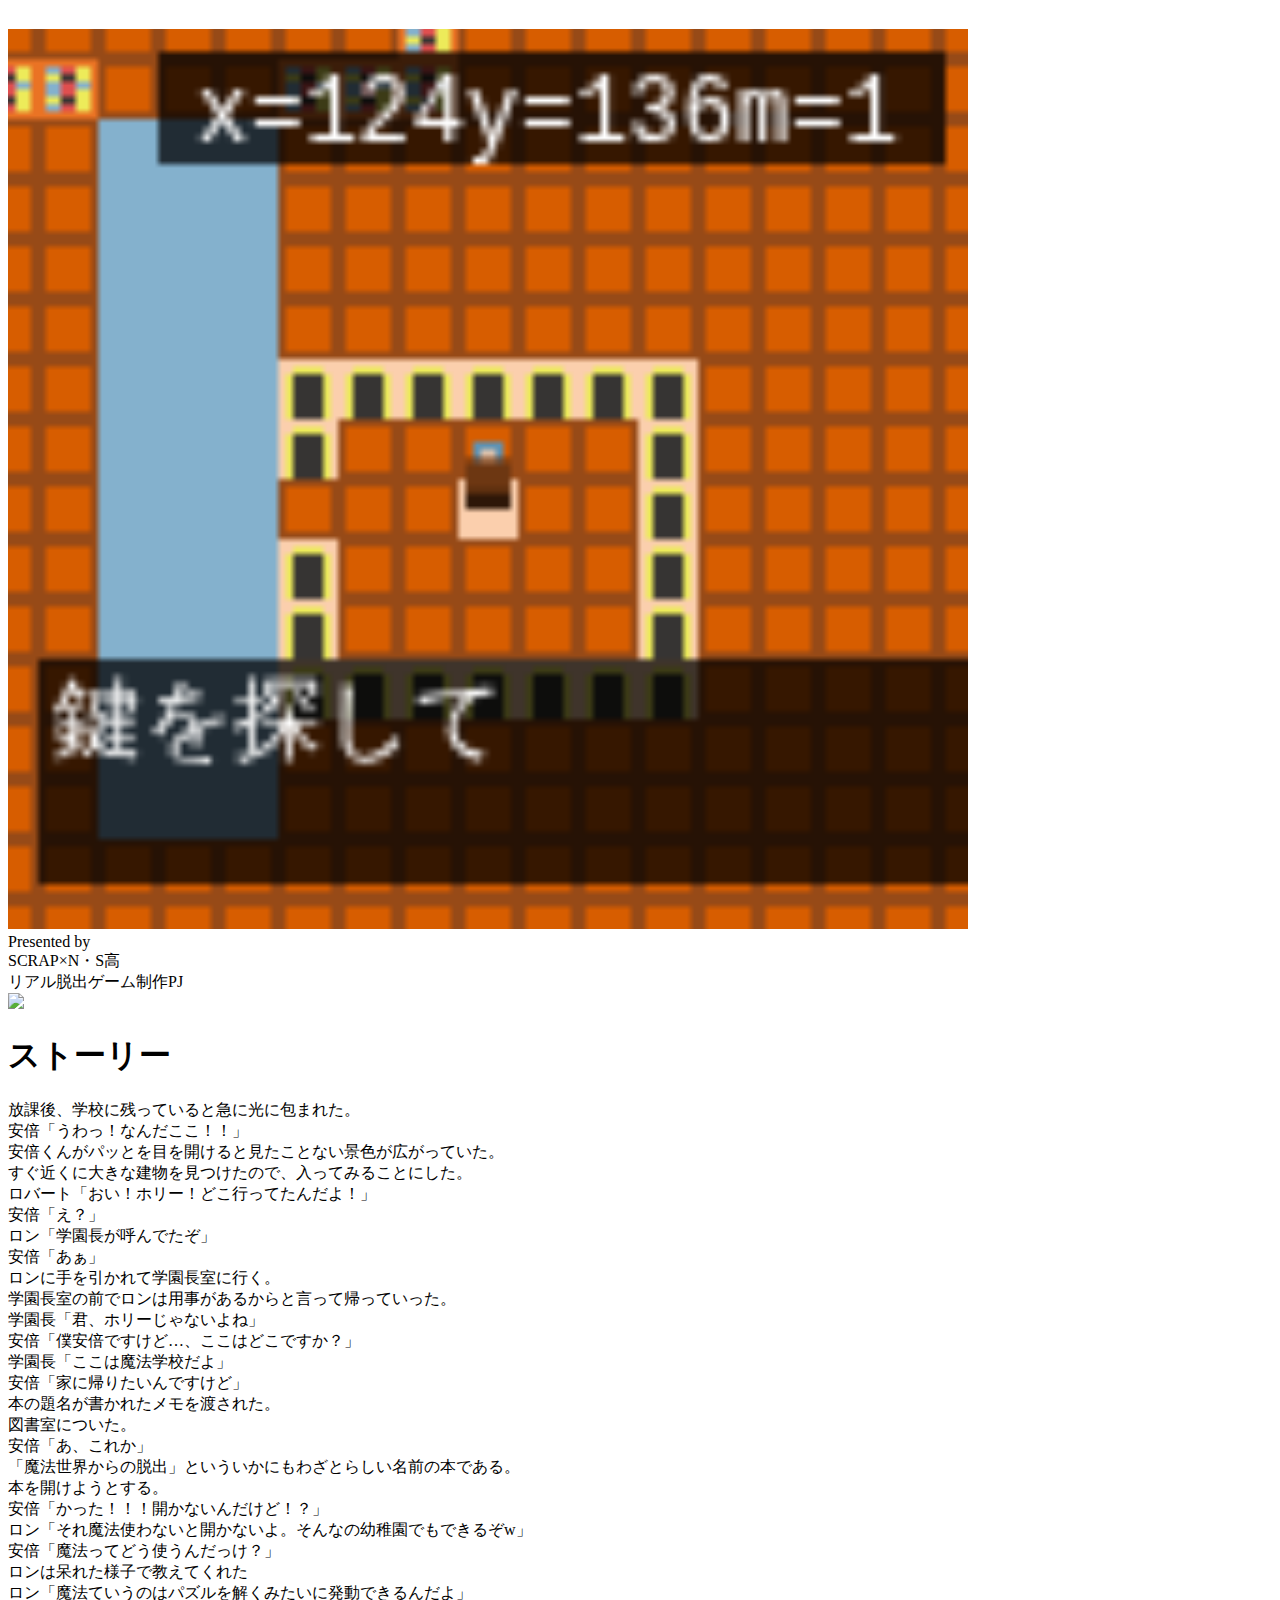
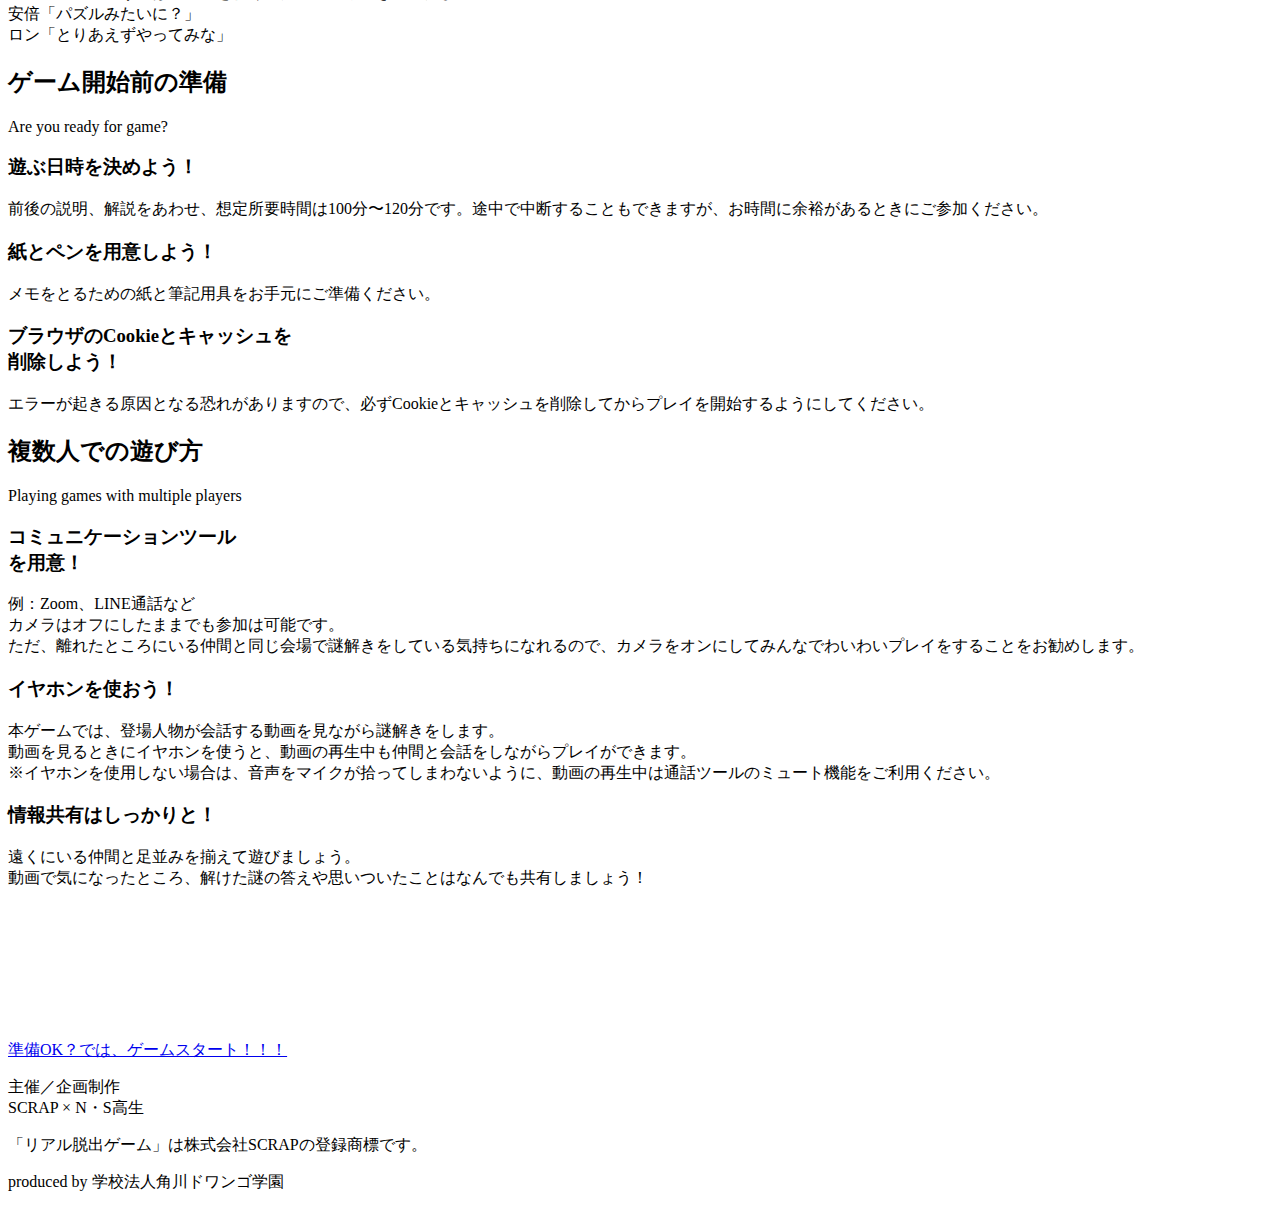
==== index.html @ 6dea360c "Update index.html" ====
<!DOCTYPE html>
<html lang="ja">
<head>
    <meta charset="UTF-8">
    <meta http-equiv="X-UA-Compatible" content="IE=edge">
    <meta name="viewport" content="width=device-width, initial-scale=1.0">
    <script src=""></script>
    <title>脱出ゲーム</title>
    <link rel="stylesheet" href="assets/css/normalize.css">
  　　　　<link rel="stylesheet" href="assets/css/style.css">
    <script src="js/rpg.js"></script>
</head>
<body>
    <canvas id="main"></canvas>
    
    <main class="main index-page">
    <!-- タイトルエリア　ここから -->
    <div class="top-image">
      <div class="sub-title"><span class="sub-title__bg">Presented by</span><br><span class="sub-title__bg">SCRAP×N・S高</span><br><span class="sub-title__bg">リアル脱出ゲーム制作PJ</span></div>
      <div class="main-title__wrapper">
       <div>
        <section>
            <div id="titleimg"></div>
        </section>

        <section id="titlea">
            <img src="img/titlemo.png" id="titlep">
        </section>

        <section>
            <div id="blackbox"></div>
        </section>
    </div>

    <section class="sticky">
        <div id="textbox">
            <h1 id="subtitle">ストーリー</h1>
            <p class="story">放課後、学校に残っていると急に光に包まれた。<br>
                              安倍「うわっ！なんだここ！！」<br>
                              安倍くんがパッとを目を開けると見たことない景色が広がっていた。<br>
                              すぐ近くに大きな建物を見つけたので、入ってみることにした。<br>
                              ロバート「おい！ホリー！どこ行ってたんだよ！」<br>
                              安倍「え？」<br>
                              ロン「学園長が呼んでたぞ」<br>
                              安倍「あぁ」<br>
                              ロンに手を引かれて学園長室に行く。<br>
                              学園長室の前でロンは用事があるからと言って帰っていった。<br>
                              学園長「君、ホリーじゃないよね」<br>
                              安倍「僕安倍ですけど…、ここはどこですか？」<br>
                              学園長「ここは魔法学校だよ」<br>
                              安倍「家に帰りたいんですけど」<br>
                              本の題名が書かれたメモを渡された。<br>
                              図書室についた。<br>
                              安倍「あ、これか」<br>
                              「魔法世界からの脱出」といういかにもわざとらしい名前の本である。<br>
                              本を開けようとする。<br>
                              安倍「かった！！！開かないんだけど！？」<br>
                              ロン「それ魔法使わないと開かないよ。そんなの幼稚園でもできるぞw」<br>
                              安倍「魔法ってどう使うんだっけ？」<br>
                              ロンは呆れた様子で教えてくれた<br>
                              ロン「魔法ていうのはパズルを解くみたいに発動できるんだよ」<br>
                              安倍「パズルみたいに？」<br>
                              ロン「とりあえずやってみな」</p>
        </div>
    </section>
    
    <script src="js/main.js"></script>
    </section> 
    <section class="section bg-color--gray">
      <div class="container">
        <h2 class="section-title">ゲーム開始前の準備</h2>
        <p class="font-eng text-center">Are you ready for game?</p>
        <div class="row">
          <div class="col-3">
            <div class="card">
              <h3 class="card__title">遊ぶ日時を決めよう！</h3>
              <p class="card__content">前後の説明、解説をあわせ、想定所要時間は100分〜120分です。途中で中断することもできますが、お時間に余裕があるときにご参加ください。</p>
            </div>
          </div>
          <div class="col-3">
            <div class="card">
              <h3 class="card__title">紙とペンを用意しよう！</h3>
              <p class="card__content">メモをとるための紙と筆記用具をお手元にご準備ください。</p>
            </div>
          </div>
          <div class="col-3">
            <div class="card">
              <h3 class="card__title">ブラウザのCookieとキャッシュを<br>削除しよう！</h3>
              <p class="card__content">エラーが起きる原因となる恐れがありますので、必ずCookieとキャッシュを削除してからプレイを開始するようにしてください。</p>
            </div>
          </div>
        </div>
      </div>
    </section>
    <section class="section bg-color--keycolor">
      <div class="container">
        <h2 class="section-title">複数人での遊び方</h2>
        <p class="font-eng text-center">Playing games with multiple players</p>
        <div class="row">
          <div class="col-3">
            <div class="card">
              <h3 class="card__title">コミュニケーションツール<br>を用意！</h3>
              <p class="card__content">例：Zoom、LINE通話など<br>
                カメラはオフにしたままでも参加は可能です。<br>
                ただ、離れたところにいる仲間と同じ会場で謎解きをしている気持ちになれるので、カメラをオンにしてみんなでわいわいプレイをすることをお勧めします。</p>
            </div>
          </div>
          <div class="col-3">
            <div class="card">
              <h3 class="card__title">イヤホンを使おう！</h3>
              <p class="card__content">本ゲームでは、登場人物が会話する動画を見ながら謎解きをします。<br>
                動画を見るときにイヤホンを使うと、動画の再生中も仲間と会話をしながらプレイができます。<br>
                ※イヤホンを使用しない場合は、音声をマイクが拾ってしまわないように、動画の再生中は通話ツールのミュート機能をご利用ください。</p>
            </div>
          </div>
          <div class="col-3">
            <div class="card">
              <h3 class="card__title">情報共有はしっかりと！</h3>
              <p class="card__content">遠くにいる仲間と足並みを揃えて遊びましょう。<br>
                動画で気になったところ、解けた謎の答えや思いついたことはなんでも共有しましょう！</p>
            </div>
          </div>
        </div>
      </div>
    </section>
    <section class="section">
      <div class="container">
        <a class="btn" href="main.html">準備OK？では、ゲームスタート！！！<svg class="btn__arrow"><use xlink:href="#arrow"></use></svg></a>
      </div>
    </section>
  </main>
    
    <footer class="footer section bg-color--gray">
        <div class="container">
        <p class="text-center">主催／企画制作<br>
            SCRAP × N・S高生</p>
        <p class="text-center">「リアル脱出ゲーム」は株式会社SCRAPの登録商標です。</p>
        <p class="text-center">produced by 学校法人角川ドワンゴ学園</p>
        </div>
    </footer>
</body>
</html>
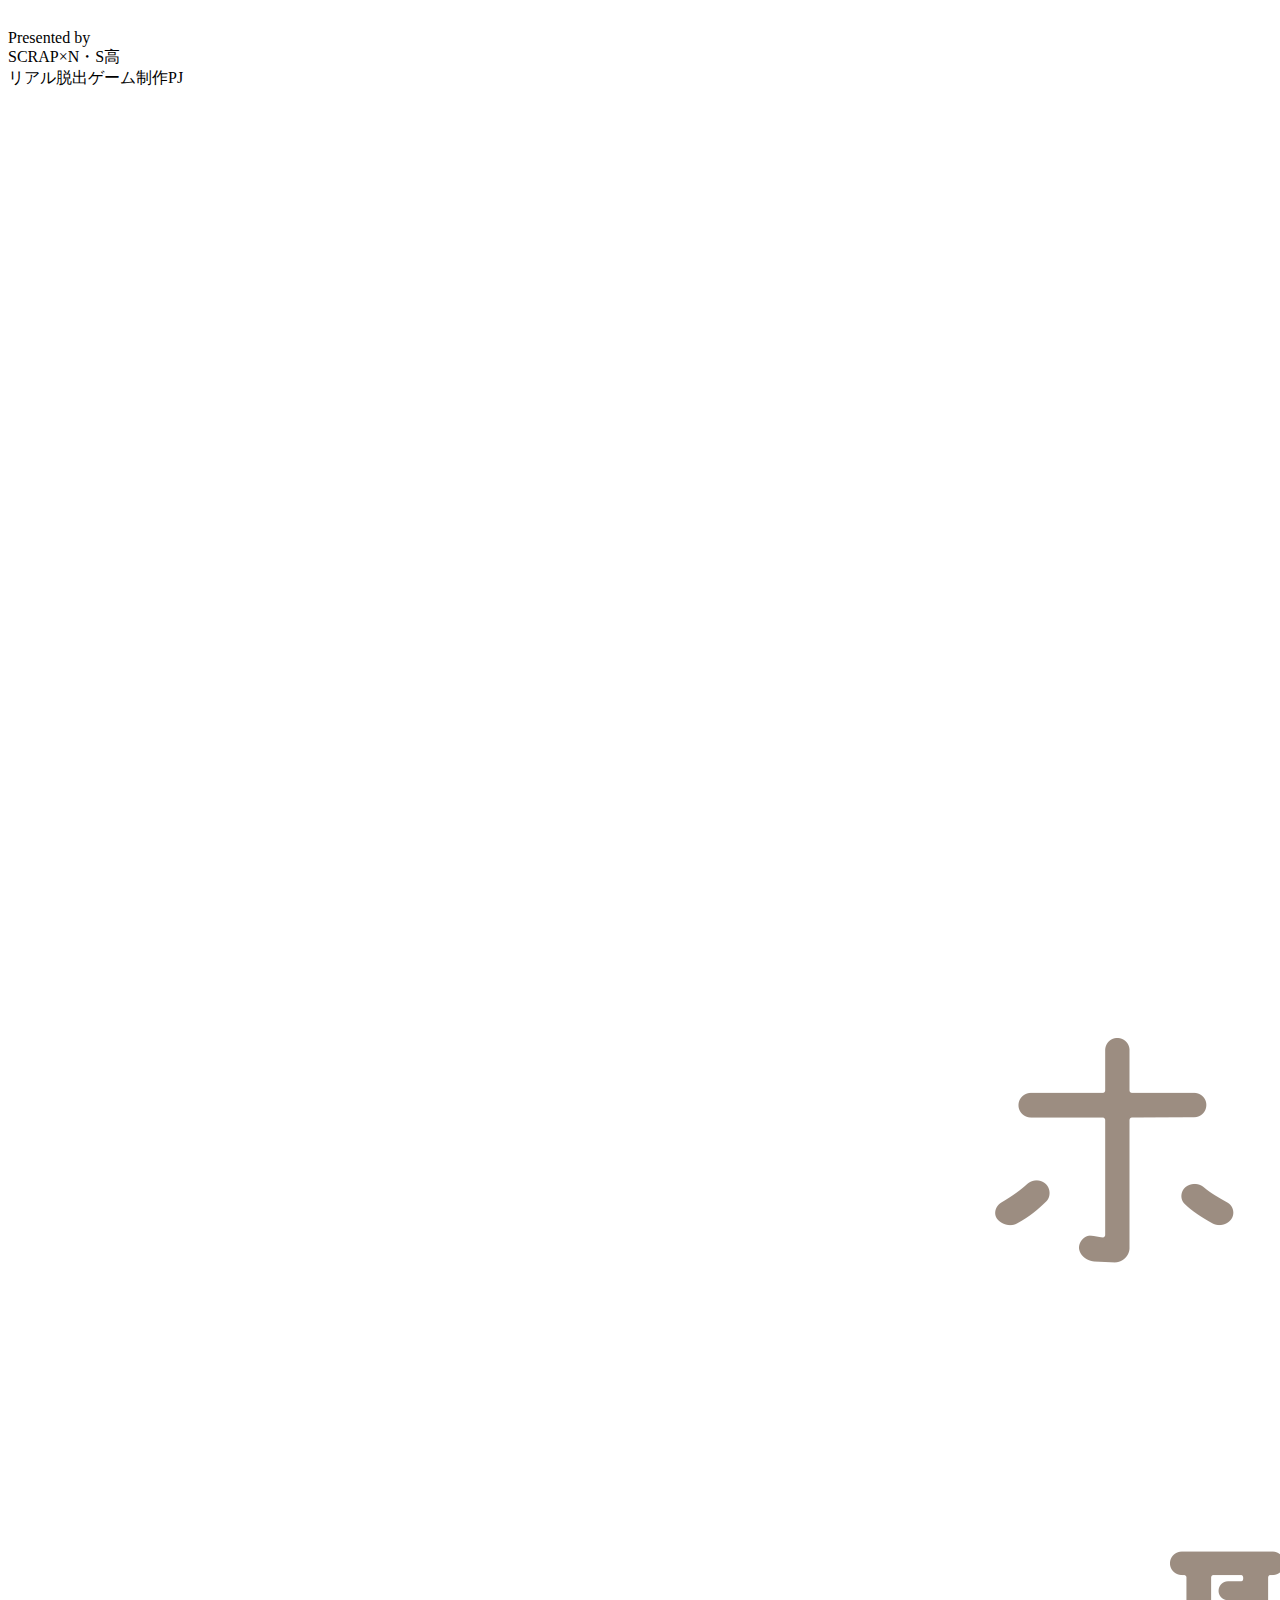
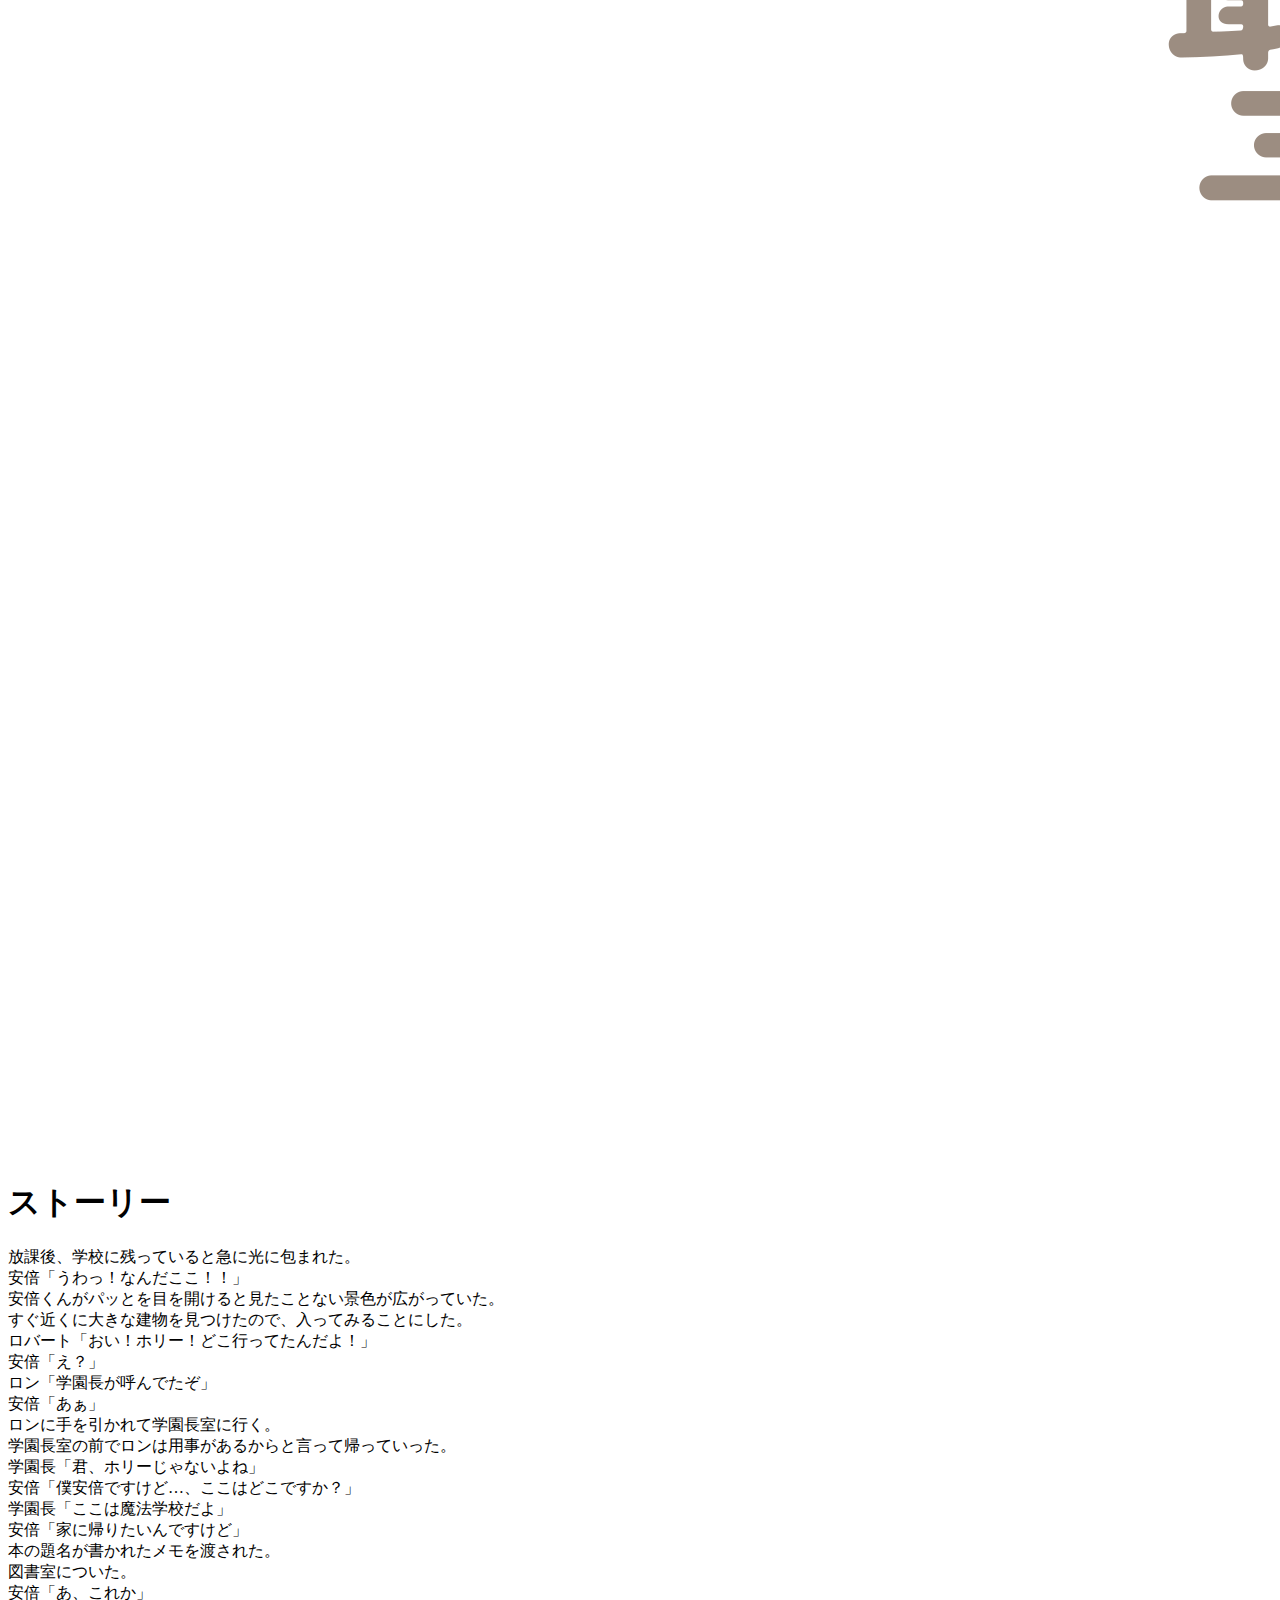
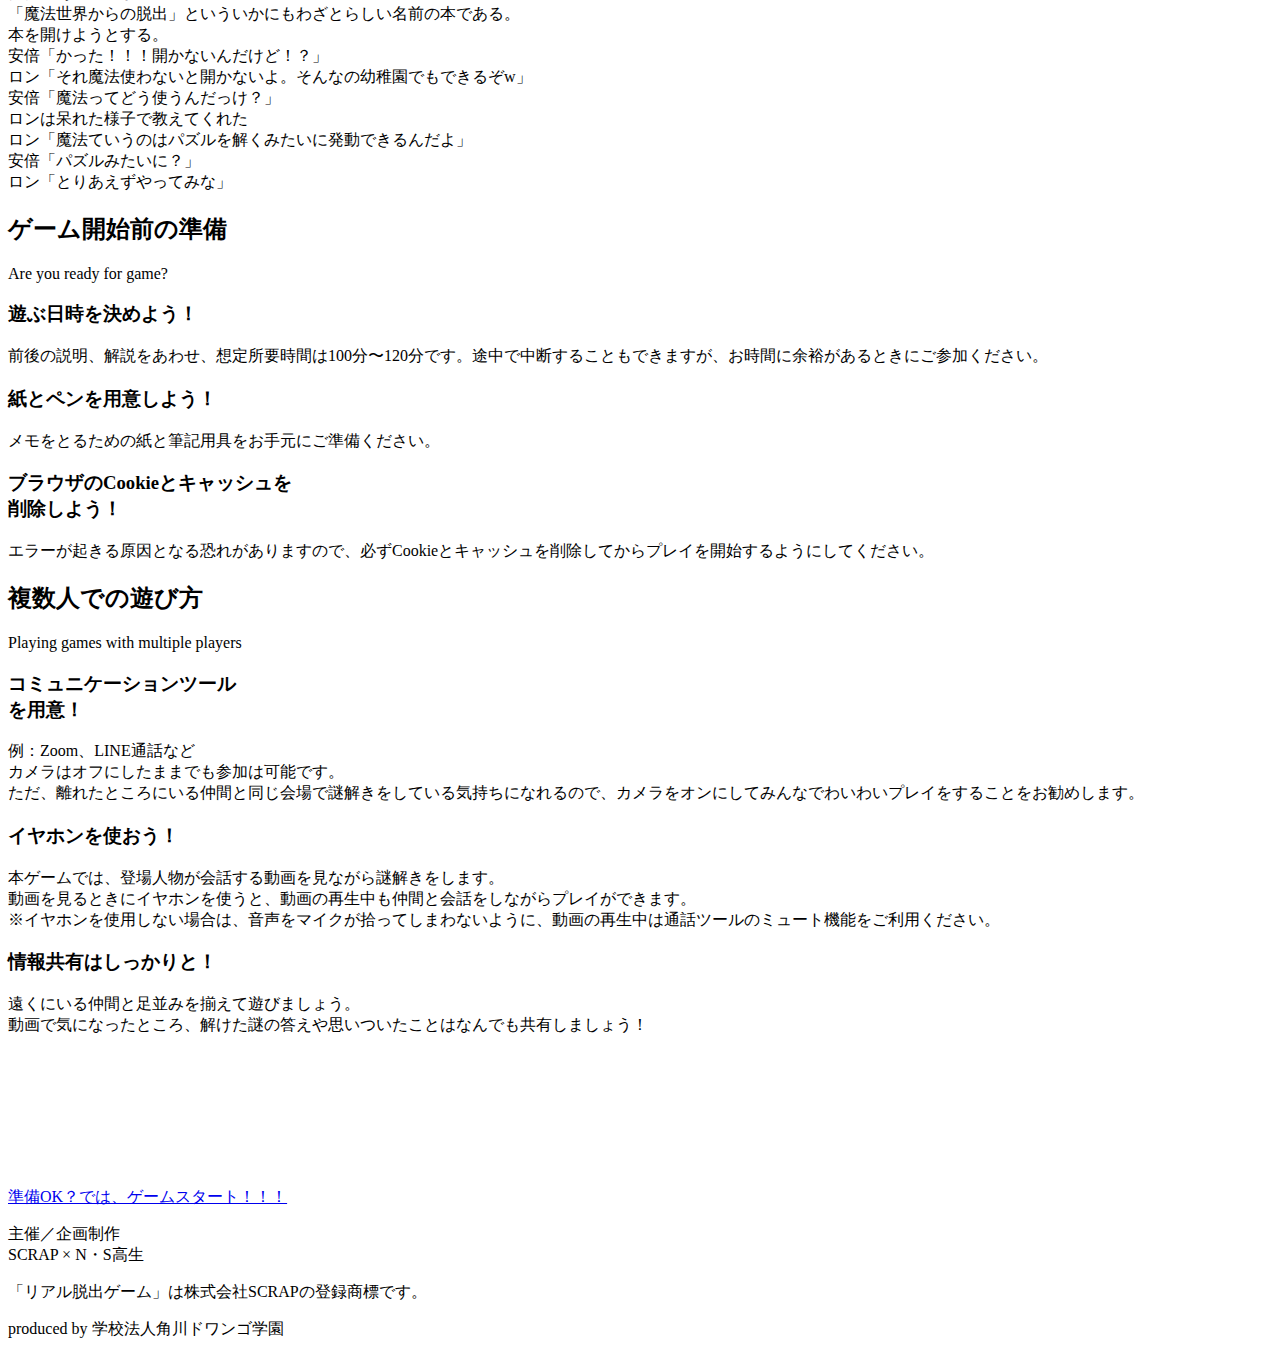
==== commit 77bc03a0: "Update index.html" ====
--- a/index.html
+++ b/index.html
@@ -8,17 +8,13 @@
     <title>脱出ゲーム</title>
     <link rel="stylesheet" href="assets/css/normalize.css">
   　　　　<link rel="stylesheet" href="assets/css/style.css">
-    <script src="js/rpg.js"></script>
 </head>
 <body>
-    <canvas id="main"></canvas>
-    
     <main class="main index-page">
     <!-- タイトルエリア　ここから -->
-    <div class="top-image">
+    
       <div class="sub-title"><span class="sub-title__bg">Presented by</span><br><span class="sub-title__bg">SCRAP×N・S高</span><br><span class="sub-title__bg">リアル脱出ゲーム制作PJ</span></div>
-      <div class="main-title__wrapper">
-       <div>
+     <div>
         <section>
             <div id="titleimg"></div>
         </section>
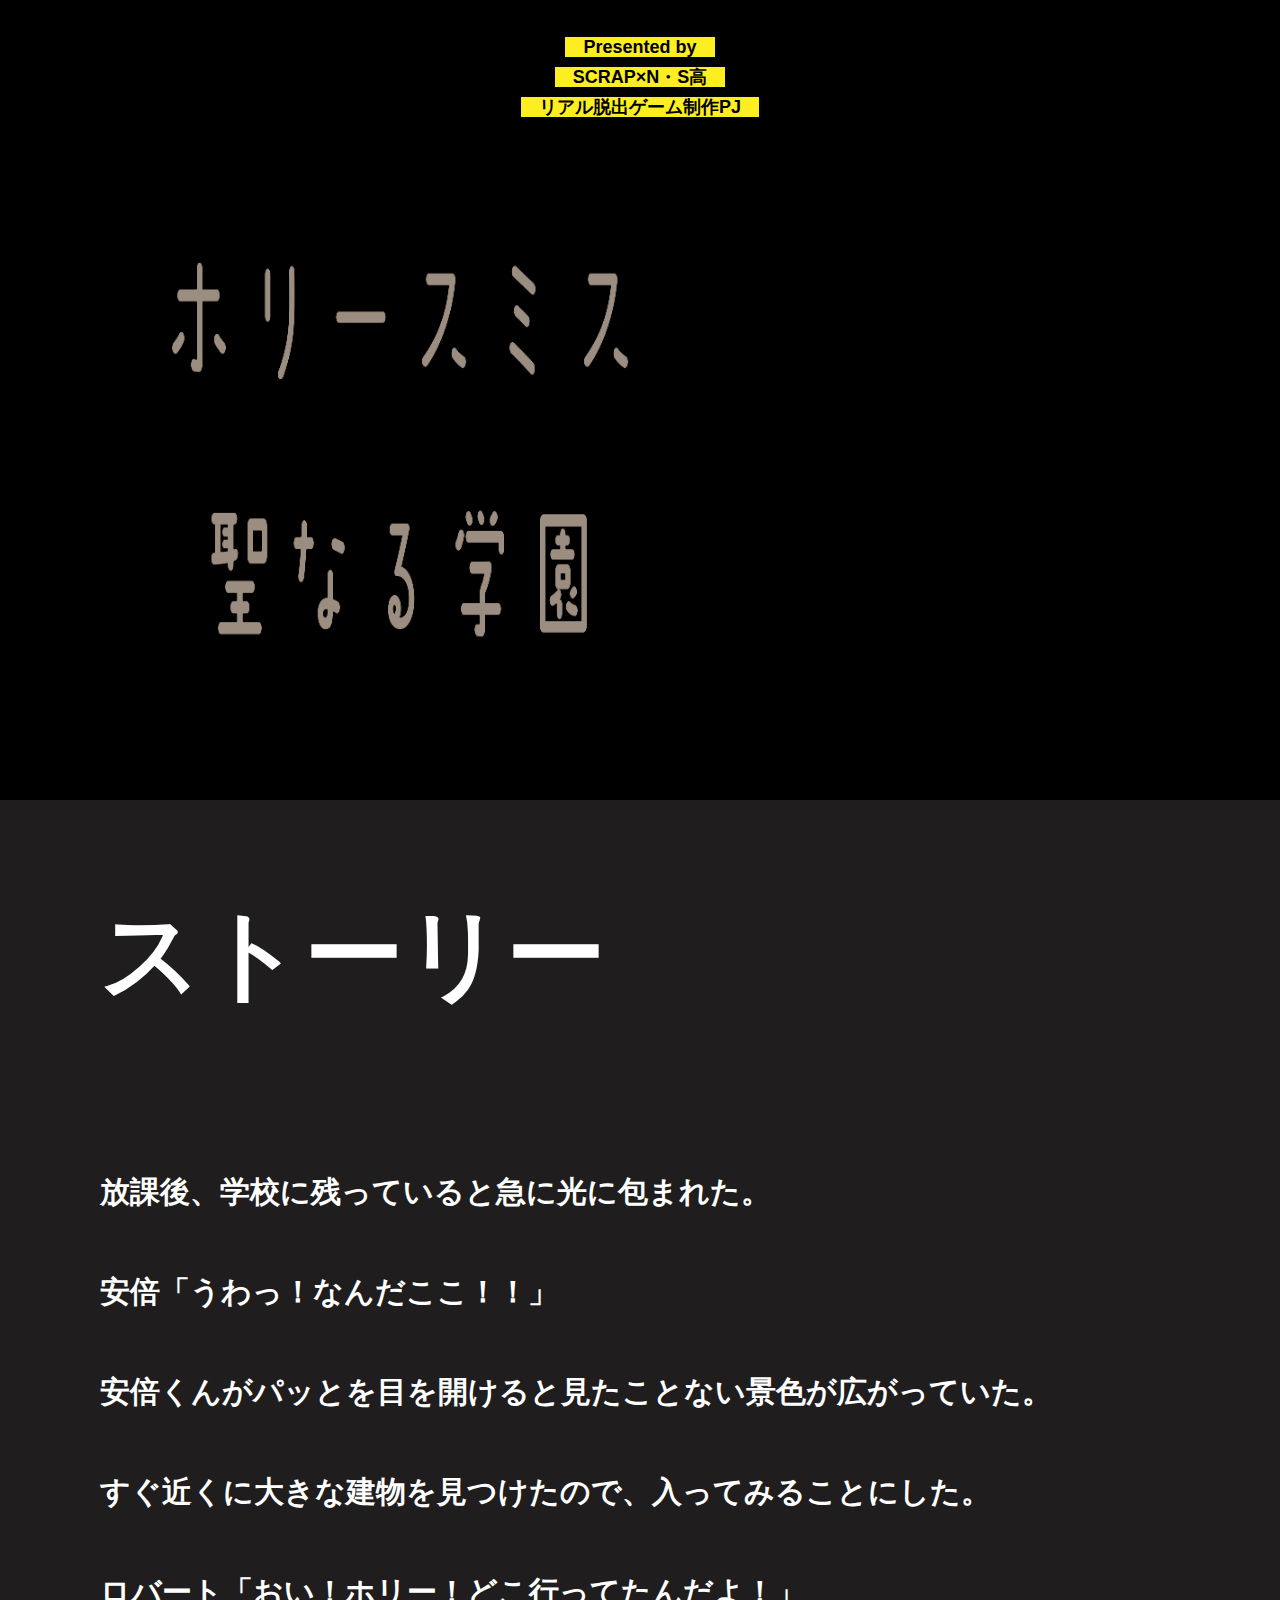
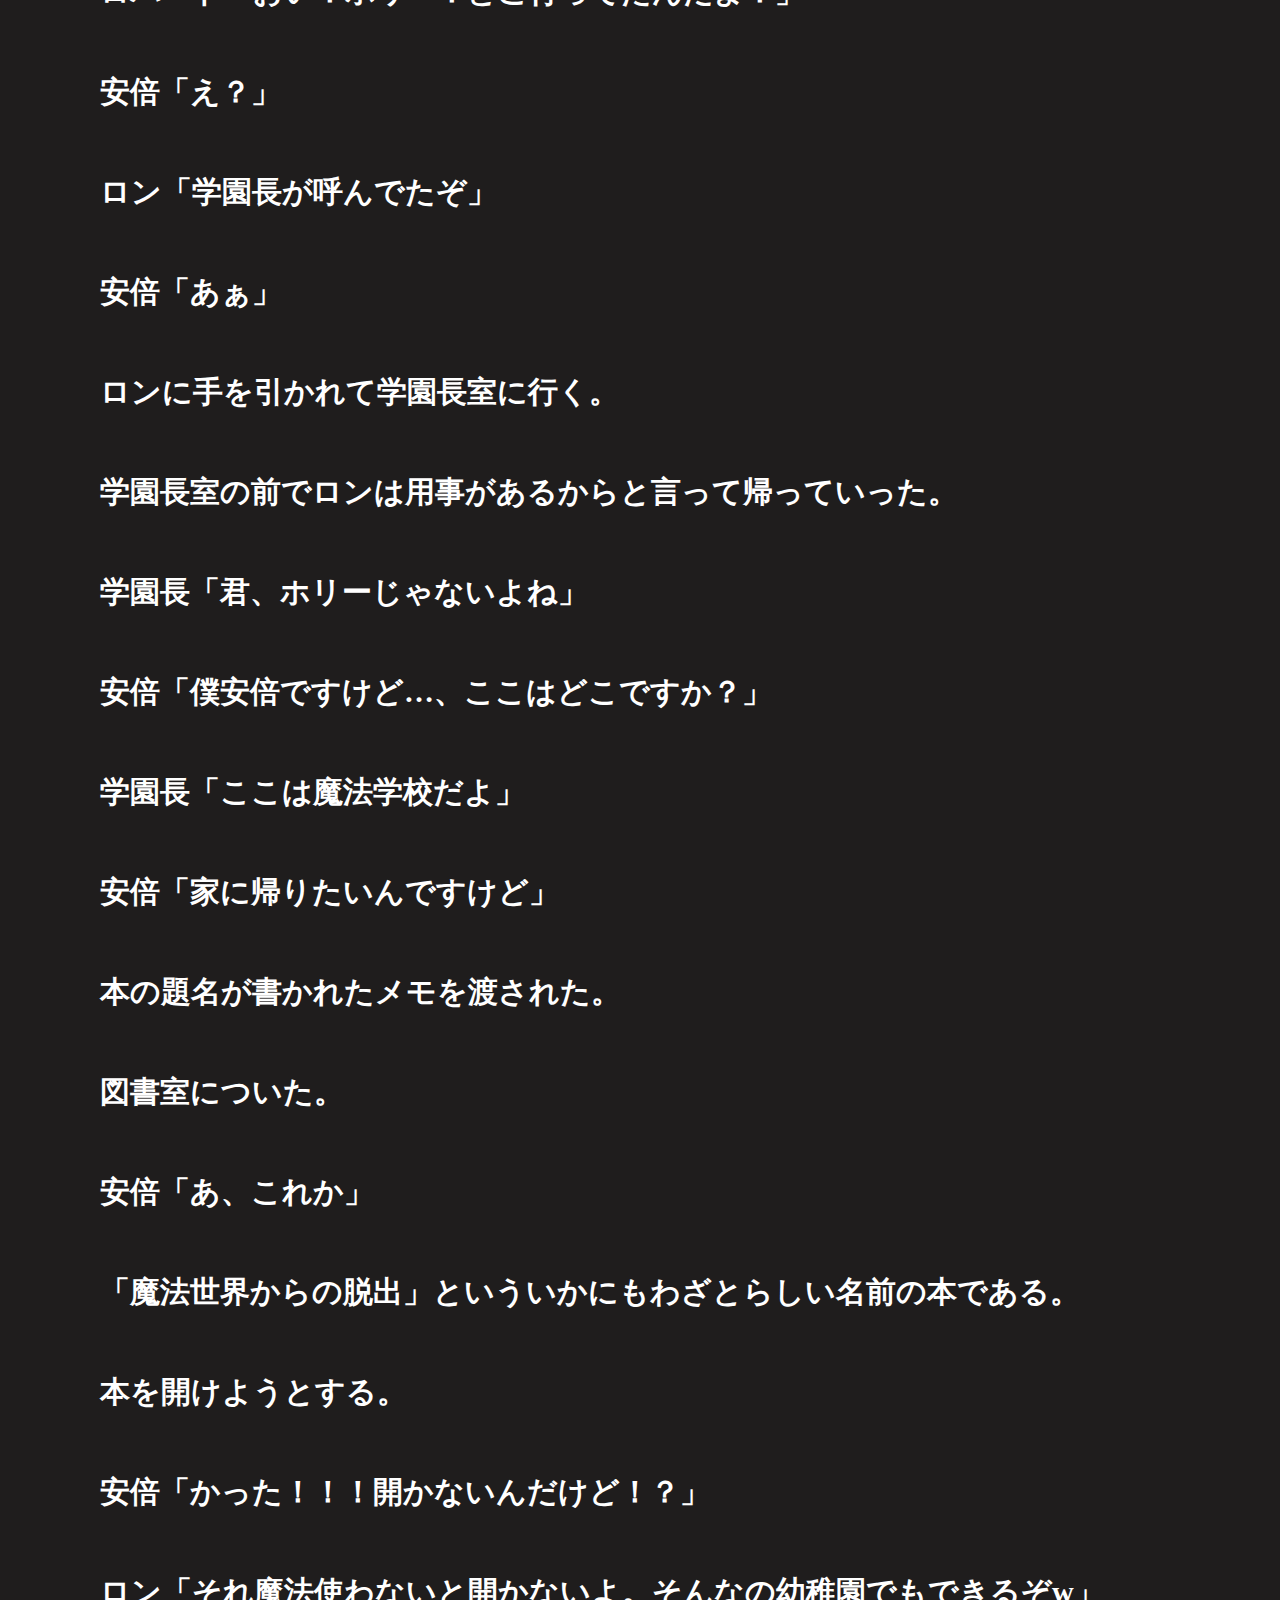
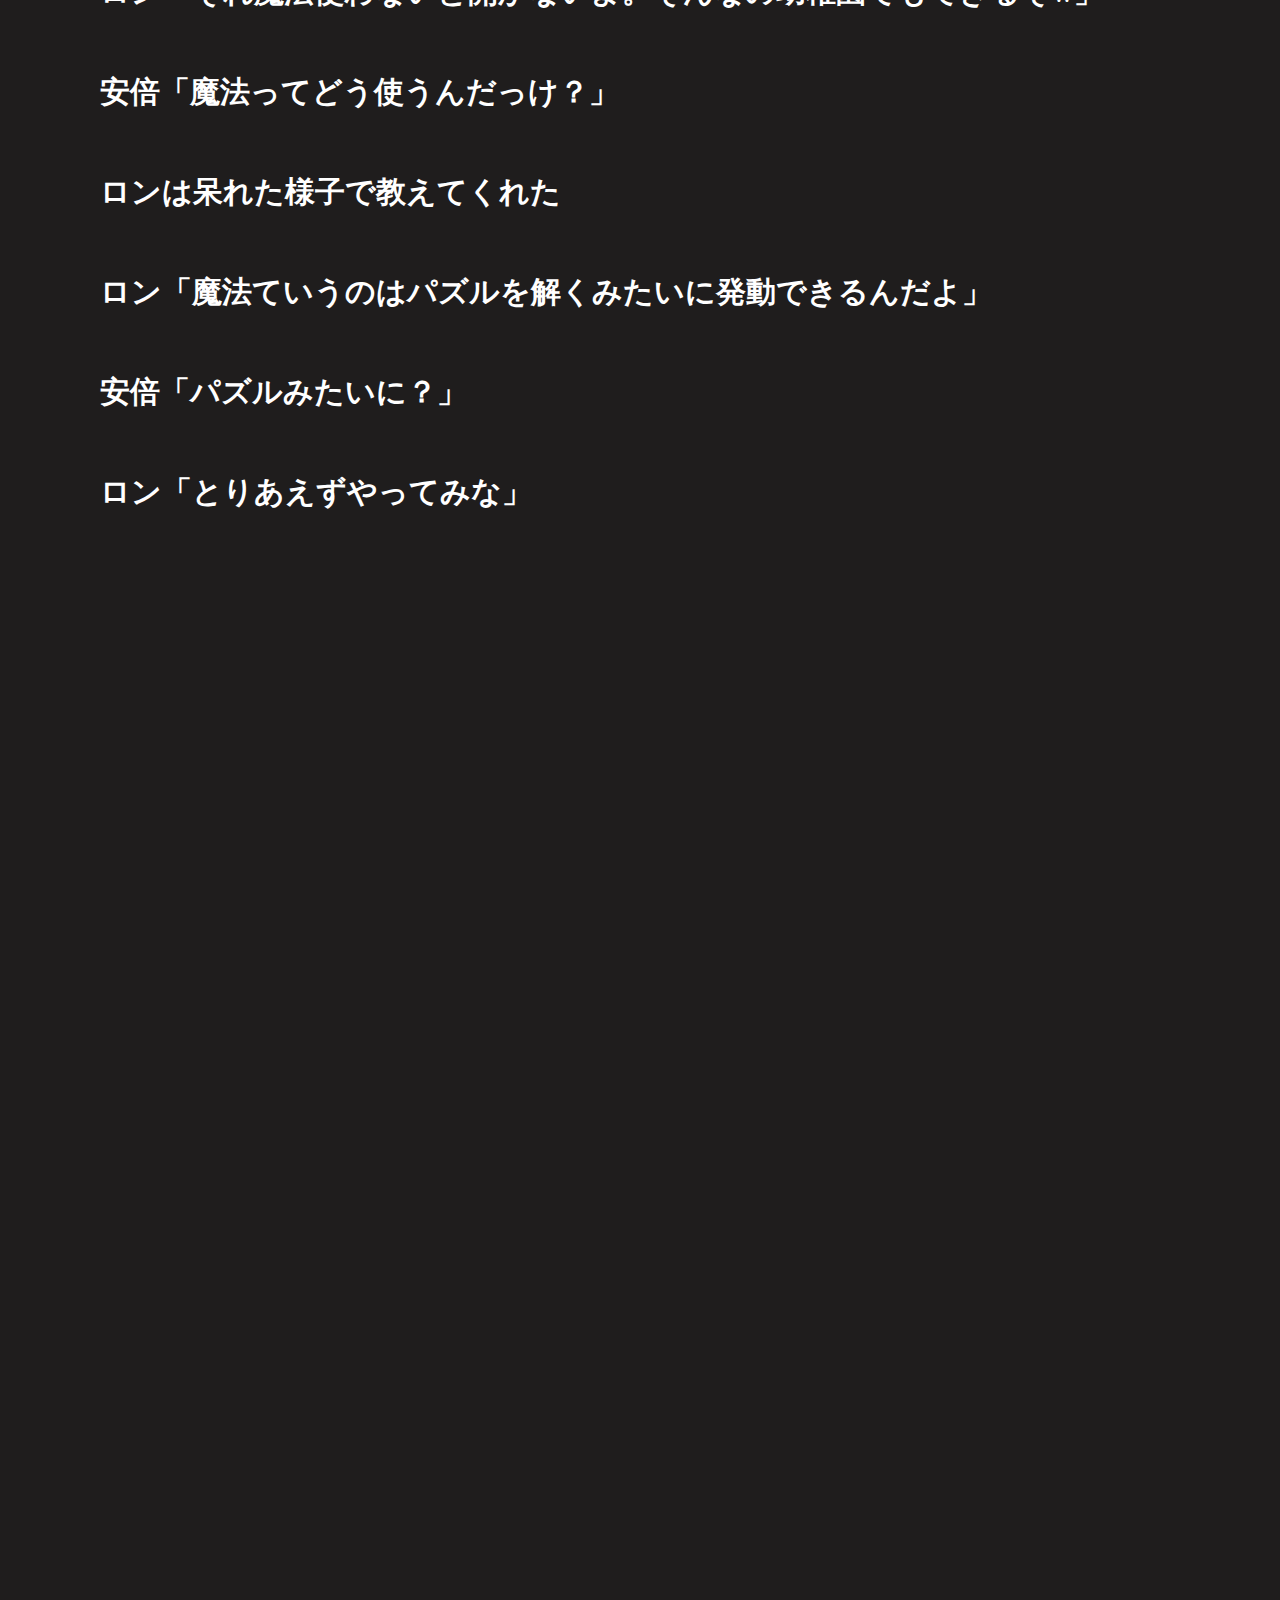
==== commit fafcc4e8: "Update index.html" ====
--- a/index.html
+++ b/index.html
@@ -61,7 +61,7 @@
     </section>
     
     <script src="js/main.js"></script>
-    </section> 
+
     <section class="section bg-color--gray">
       <div class="container">
         <h2 class="section-title">ゲーム開始前の準備</h2>
--- a/assets/css/style.css
+++ b/assets/css/style.css
@@ -0,0 +1,640 @@
+@charset "UTF-8";
+/****************************
+ * 共通CSSのテンプレートです。
+*****************************/
+html {
+  font-size: 18px;
+}
+
+body {
+  overflow-x: hidden;
+  font-family: "游ゴシック体", "Yu Gothic", YuGothic, "ヒラギノ角ゴ Pro", "Hiragino Kaku Gothic Pro", "メイリオ", "Meiryo", sans-serif;
+  font-size: 18px;
+  background-color: black;
+  line-height: 1.77778;
+  font-weight: bold;
+  text-decoration: none;
+  border: none;
+  list-style: none;
+  color: #000;
+  margin: 0;
+}
+
+.sticky {
+    width: 100%;
+    height: 100vh;
+    display: flex;
+    align-items: center;
+    justify-content: center;
+}
+
+#titlea {
+    position: absolute;
+    top: -200px;
+    left: -50px;
+}
+
+#titlep {
+    width: 900px;
+    height: 1300px;
+}
+
+#titleimg {
+    position: fixed;
+    top: 0;
+    left: 0;
+    width: 100vw;
+    height: 100vh;
+    background-image: url('beta_kyoto_kyotoburendo/img/titleimg.png');
+    background-position: center;
+    background-size: cover;
+    background-repeat: no-repeat;
+}
+
+#blackbox {
+    position: fixed;
+    top: 0;
+    left: 0;
+    width: 100vw;
+    height: 100vh;
+    opacity: 0;
+    background-color: black;
+}
+
+#textbox {
+    position: absolute;
+    top: 800px;
+    width: 100vw;
+    height: 4000px;
+    background-color: #1F1D1D;
+    z-index: 300;
+}
+
+#subtitle {
+    margin-left: 100px;
+    position: relative;
+    color: white;
+    font-size: 100px;
+    z-index: 400px;
+    font-family: 凸版文久明朝;
+}
+
+.story {
+    position: absolute;
+    left: 100px;
+    color: white;
+    font-size: 30px;
+    z-index: 400px;
+    font-family: 游教科書体 横用;
+    line-height: 100px;
+}
+
+img {
+  width: 100%;
+}
+
+figure {
+  margin: 0;
+}
+
+figcaption {
+  margin-top: 30px;
+  font-size: 14px;
+}
+
+@media screen and (max-width: 767px) {
+  figcaption {
+    font-size: 13px;
+  }
+}
+
+input[type=text] {
+  font-size: 18px;
+  border: none;
+  padding: 25px 35px;
+}
+
+::-webkit-input-placeholder {
+  color: #999;
+}
+
+:-ms-input-placeholder {
+  color: #999;
+}
+
+::-ms-input-placeholder {
+  color: #999;
+}
+
+::placeholder {
+  color: #999;
+}
+
+button {
+  cursor: pointer;
+  display: block;
+  border: none;
+  margin: 0 auto;
+  background-color: #006837;
+  color: #fff;
+  width: 287px;
+  height: 55px;
+}
+
+/*******************
+* Layout
+*******************/
+.section {
+  padding-top: 30px;
+  padding-bottom: 30px;
+}
+
+.section--clear {
+  /* ステージクリア画面 */
+  position: fixed;
+  display: none;
+  /* 読み込み時に一瞬表示されるのを防ぐ */
+  -webkit-box-pack: center;
+      -ms-flex-pack: center;
+          justify-content: center;
+  -webkit-box-align: center;
+      -ms-flex-align: center;
+          align-items: center;
+  top: 0;
+  bottom: 0;
+  left: 0;
+  right: 0;
+  z-index: 200;
+}
+
+.section--clear.isClear {
+  display: -webkit-box;
+  display: -ms-flexbox;
+  display: flex;
+}
+
+.container {
+  width: 1100px;
+  padding-left: 20px;
+  padding-right: 20px;
+  margin: 0 auto;
+}
+
+@media screen and (max-width: 1100px) {
+  .container {
+    width: calc(100% - 40px);
+  }
+}
+
+.row {
+  display: -webkit-box;
+  display: -ms-flexbox;
+  display: flex;
+  -ms-flex-line-pack: stretch;
+      align-content: stretch;
+  -ms-flex-wrap: wrap;
+      flex-wrap: wrap;
+  margin: -10px;
+}
+
+.stage .row {
+  margin: -10px -20px;
+}
+
+.col-3 {
+  width: calc((100% / 3) - 20px);
+  margin: 10px;
+}
+
+.col-2 {
+  width: calc(50% - 20px);
+  margin: 10px;
+}
+
+.stage .col-2 {
+  width: calc(50% - 40px);
+  margin: 10px 20px;
+}
+
+.card {
+  background-color: #fff;
+  margin-bottom: 20px;
+  height: 100%;
+}
+
+.card__title {
+  font-size: 18px;
+  text-align: center;
+  margin: 0;
+  padding: 20px 30px;
+  position: relative;
+  cursor: pointer;
+}
+
+.card__content {
+  -webkit-transition: all 0.3s;
+  transition: all 0.3s;
+  font-size: 16px;
+  padding: 20px 30px;
+  margin: 0;
+  position: relative;
+}
+
+.card__content::before {
+  display: block;
+  content: '';
+  width: calc(100% - 60px);
+  height: 7px;
+  background-color: #fcee21;
+  position: absolute;
+  top: -10px;
+  left: 30px;
+}
+
+.hint-page .card {
+  height: auto;
+}
+
+.hint-page .card__content {
+  display: none;
+  text-align: center;
+}
+
+.hint-page .card__arrow {
+  position: absolute;
+  top: calc(50% - 12px);
+  right: 45px;
+  -webkit-transform: rotate(90deg);
+          transform: rotate(90deg);
+  -webkit-transition: all 0.3s;
+  transition: all 0.3s;
+  fill: #009245;
+  width: 12px;
+  height: 24px;
+}
+
+.hint-page .card.is-open .card__content {
+  display: block;
+}
+
+.hint-page .card.is-open .card__arrow {
+  -webkit-transform: rotate(-90deg);
+          transform: rotate(-90deg);
+}
+
+.box {
+  padding: 35px 30px;
+}
+
+.youtube {
+  position: relative;
+  width: 100%;
+  padding-top: 56.25%;
+}
+
+.youtube iframe {
+  position: absolute;
+  top: 0;
+  left: 0;
+  width: 100%;
+  height: 100%;
+}
+
+.youtube__container {
+  max-width: 800px;
+  margin: 0 auto;
+}
+
+/*********************
+* Color
+*********************/
+.bg-color--keycolor {
+  background-color: #39b54a;
+}
+
+.bg-color--subcolor {
+  background-color: #d9e021;
+}
+
+.bg-color--gray {
+  background-color: #e6e6e6;
+}
+
+/*********************
+* title
+**********************/
+.main-title {
+  text-align: center;
+  font-size: 122px;
+  line-height: 1.09016;
+  font-weight: bold;
+  color: #39b54a;
+  margin: 0;
+}
+
+.main-title__wrapper {
+  position: relative;
+}
+
+.main-title--kana {
+  font-size: 108px;
+}
+
+.main-title--shadow {
+  position: absolute;
+  top: 0;
+  left: 0;
+  width: 100%;
+  color: transparent;
+  background-image: url("../images/title_bg.png");
+  -webkit-transform: translate(-3.5px, -3.5px);
+          transform: translate(-3.5px, -3.5px);
+  -webkit-background-clip: text;
+  -webkit-text-stroke-color: #d9e021;
+  -webkit-text-stroke-width: 0.75px;
+}
+
+.sub-title {
+  text-align: center;
+  font-size: 18px;
+  line-height: 1.66667;
+}
+
+.sub-title__bg {
+  background-color: #fcee21;
+  padding-left: 1rem;
+  padding-right: 1rem;
+}
+
+.section-title {
+  font-size: 24px;
+  line-height: 1.75;
+  text-align: center;
+  padding: 9px 20px;
+  background-color: #d9e021;
+  margin: 0 -20px 20px -20px;
+}
+
+.section-title__stage {
+  display: inline-block;
+  margin-right: 2rem;
+}
+
+.section-title--keycolorlight {
+  background-color: #8cc63f;
+}
+
+.section-title--keycolorlight .section-title__stage {
+  color: #fff;
+}
+
+.section-title--keycolor {
+  background-color: #39b54a;
+}
+
+.section-title--story {
+  width: 290px;
+  margin: 0 auto 20px;
+}
+
+.section-title--border {
+  position: relative;
+  font-size: 30px;
+  text-align: center;
+  line-height: 1.06667;
+  margin: 0;
+  padding-bottom: 15px;
+  color: #006837;
+}
+
+.section-title--border::after {
+  position: absolute;
+  bottom: 0;
+  left: calc(50% - 95px);
+  display: block;
+  content: '';
+  background-color: #fff;
+  height: 2.6px;
+  width: 190px;
+}
+
+/******************
+* text
+******************/
+.font-eng {
+  font-style: italic;
+  font-weight: normal;
+}
+
+/*************************
+* Button
+*************************/
+.btn {
+  display: block;
+  text-decoration: none;
+  cursor: pointer;
+  background-color: #006837;
+  color: #fff;
+  font-size: 24px;
+  line-height: 1.54167;
+  text-align: center;
+  padding: 11.5px;
+  width: calc(100% - 40px);
+  max-width: 700px;
+  margin: 10px auto;
+  position: relative;
+}
+
+.btn:hover {
+  opacity: 0.7;
+}
+
+.btn__arrow {
+  position: absolute;
+  top: calc(50% - 12px);
+  right: 15px;
+  fill: #fff;
+  width: 12px;
+  height: 24px;
+}
+
+/****************
+* header
+*****************/
+.header {
+  background-color: #fff;
+  height: 60px;
+}
+
+.header .container {
+  display: -webkit-box;
+  display: -ms-flexbox;
+  display: flex;
+  -webkit-box-pack: justify;
+      -ms-flex-pack: justify;
+          justify-content: space-between;
+  -webkit-box-align: center;
+      -ms-flex-align: center;
+          align-items: center;
+  height: 100%;
+}
+
+.header__logo {
+  width: 200px;
+  height: 42.8px;
+}
+
+.header__name {
+  font-size: 20px;
+  line-height: 1.1;
+}
+
+.footer {
+  font-size: 16px;
+}
+
+.footer p:first-child {
+  margin-top: 0;
+}
+
+.footer p:last-child {
+  margin-bottom: 0;
+}
+
+/********************
+* main
+********************/
+.top-image {
+  background-image: url("../images/top-image.png");
+  background-repeat: no-repeat;
+  background-size: cover;
+  background-position: center;
+  padding-top: 30px;
+  padding-bottom: 30px;
+}
+
+.main-title__wrapper {
+  margin: 30px 0 0;
+}
+
+.story__note {
+  margin: 0;
+}
+
+.story__note__outer {
+  width: 860px;
+  display: -webkit-box;
+  display: -ms-flexbox;
+  display: flex;
+  padding: 20px;
+  margin: 20px auto;
+  -webkit-box-pack: center;
+      -ms-flex-pack: center;
+          justify-content: center;
+}
+
+@media screen and (max-width: 940px) {
+  .story__note__outer {
+    width: calc(100% - 40px);
+  }
+}
+
+.stage-column__container + .stage-column__container {
+  border-top: 2px solid #fff;
+}
+
+.answer {
+  font-size: 18px;
+  margin-bottom: 20px;
+  line-height: 80px;
+  word-spacing: 20px;
+}
+
+.answer + .answer {
+  margin-top: 40px;
+}
+
+.answer__container {
+  margin-top: 80px;
+}
+
+.answer__1word {
+  display: block;
+  margin: 0 auto;
+  width: 510px;
+}
+
+.answer__incolumn {
+  width: calc(100% - 70px);
+}
+
+.err-message {
+  color: #c1272d;
+  font-size: 18px;
+  text-align: center;
+}
+
+.link-hint {
+  text-align: center;
+  display: block;
+  margin-top: 20px;
+}
+
+.clear-message {
+  background-color: #d9e021;
+  padding: 30px 30px 60px;
+  position: relative;
+}
+
+.clear-message__title {
+  position: relative;
+  display: block;
+  text-align: center;
+  color: #006837;
+  font-size: 30px;
+  padding-bottom: 10px;
+  margin-bottom: 35px;
+}
+
+.clear-message__title::after {
+  content: '';
+  position: absolute;
+  display: block;
+  width: 183px;
+  height: 2px;
+  background-color: #fff;
+  bottom: 0;
+  left: calc(50% - (183px/2));
+}
+
+.clear-message__content {
+  text-align: center;
+}
+
+.clear-message__btn {
+  position: absolute;
+  bottom: -30px;
+  left: calc(50% - 144px);
+  width: 288px;
+  margin: 0;
+}
+
+/********************
+* Utility
+********************/
+.text-center {
+  text-align: center;
+}
+
+.text-left {
+  text-align: left;
+}
+
+.text-right {
+  text-align: right;
+}
+
+.hidden {
+  display: none;
+}
+/*# sourceMappingURL=style.css.map */
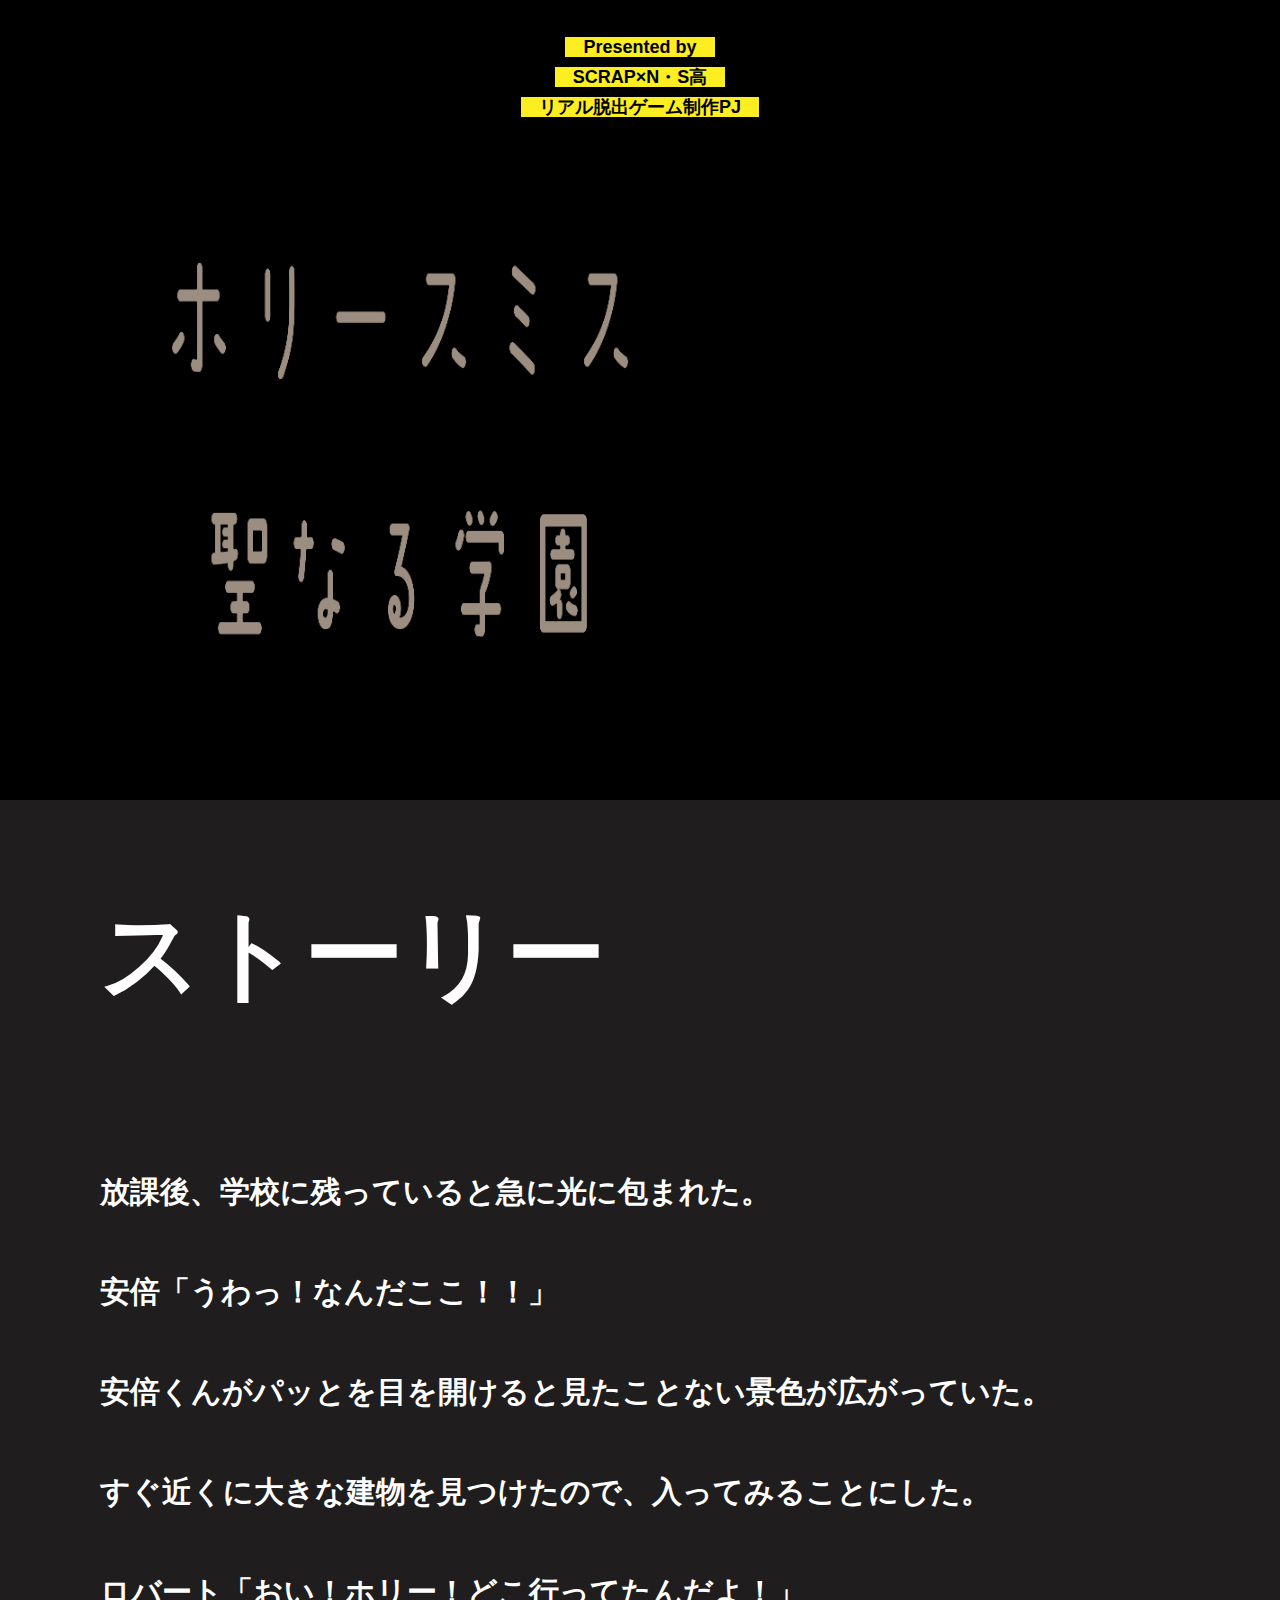
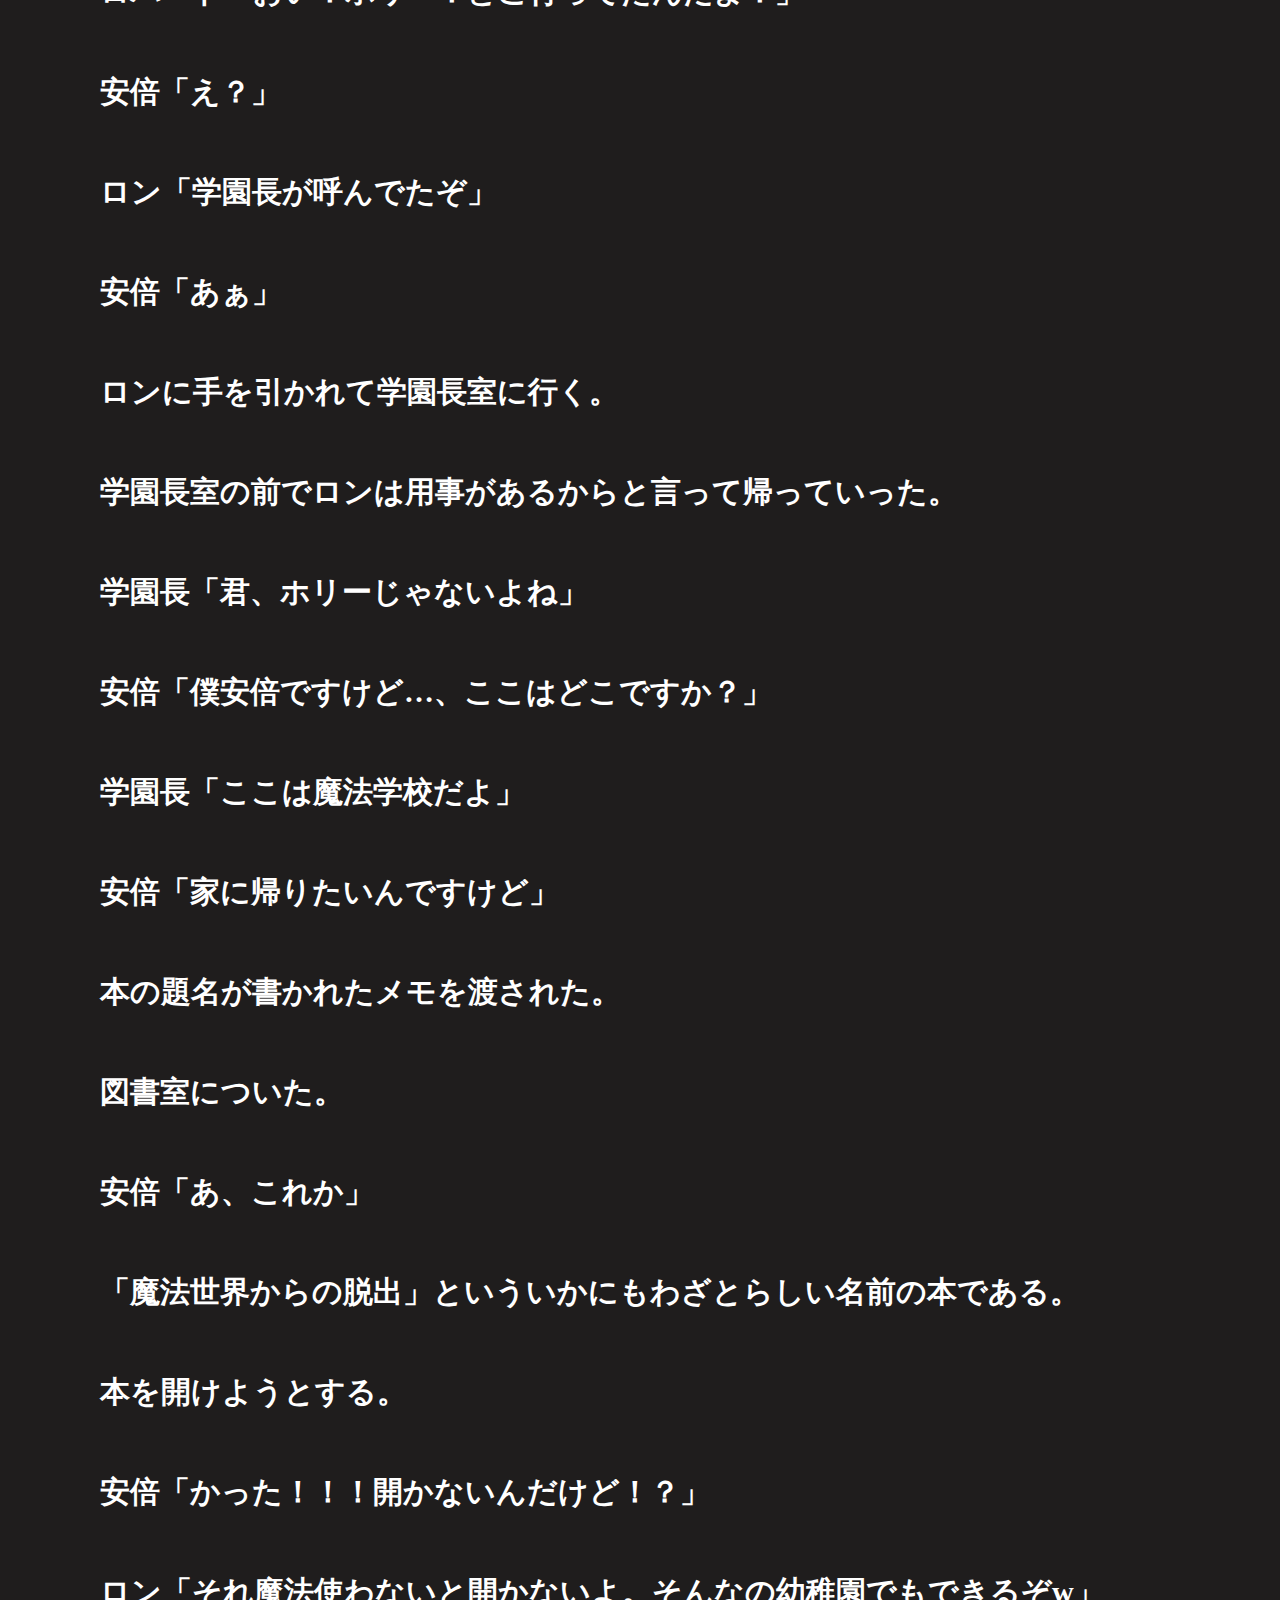
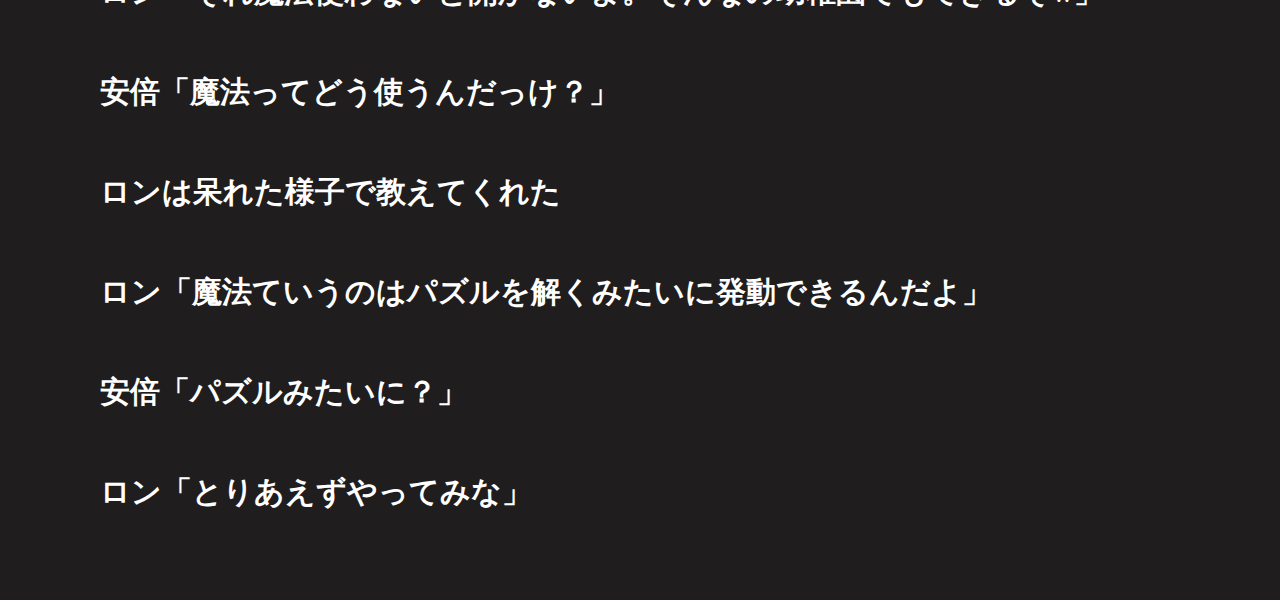
==== commit ad5d2a49: "Update index.html" ====
--- a/index.html
+++ b/index.html
@@ -59,8 +59,6 @@
                               ロン「とりあえずやってみな」</p>
         </div>
     </section>
-    
-    <script src="js/main.js"></script>
 
     <section class="section bg-color--gray">
       <div class="container">
@@ -134,5 +132,6 @@
         <p class="text-center">produced by 学校法人角川ドワンゴ学園</p>
         </div>
     </footer>
+    <script src="js/main.js"></script>
 </body>
 </html>
--- a/assets/css/style.css
+++ b/assets/css/style.css
@@ -45,7 +45,7 @@
     left: 0;
     width: 100vw;
     height: 100vh;
-    background-image: url('beta_kyoto_kyotoburendo/img/titleimg.png');
+    background-image: url('../images/titleimg.png');
     background-position: center;
     background-size: cover;
     background-repeat: no-repeat;
@@ -65,7 +65,7 @@
     position: absolute;
     top: 800px;
     width: 100vw;
-    height: 4000px;
+    height: 3000px;
     background-color: #1F1D1D;
     z-index: 300;
 }
@@ -145,6 +145,7 @@
 * Layout
 *******************/
 .section {
+  position: relative;
   padding-top: 30px;
   padding-bottom: 30px;
 }
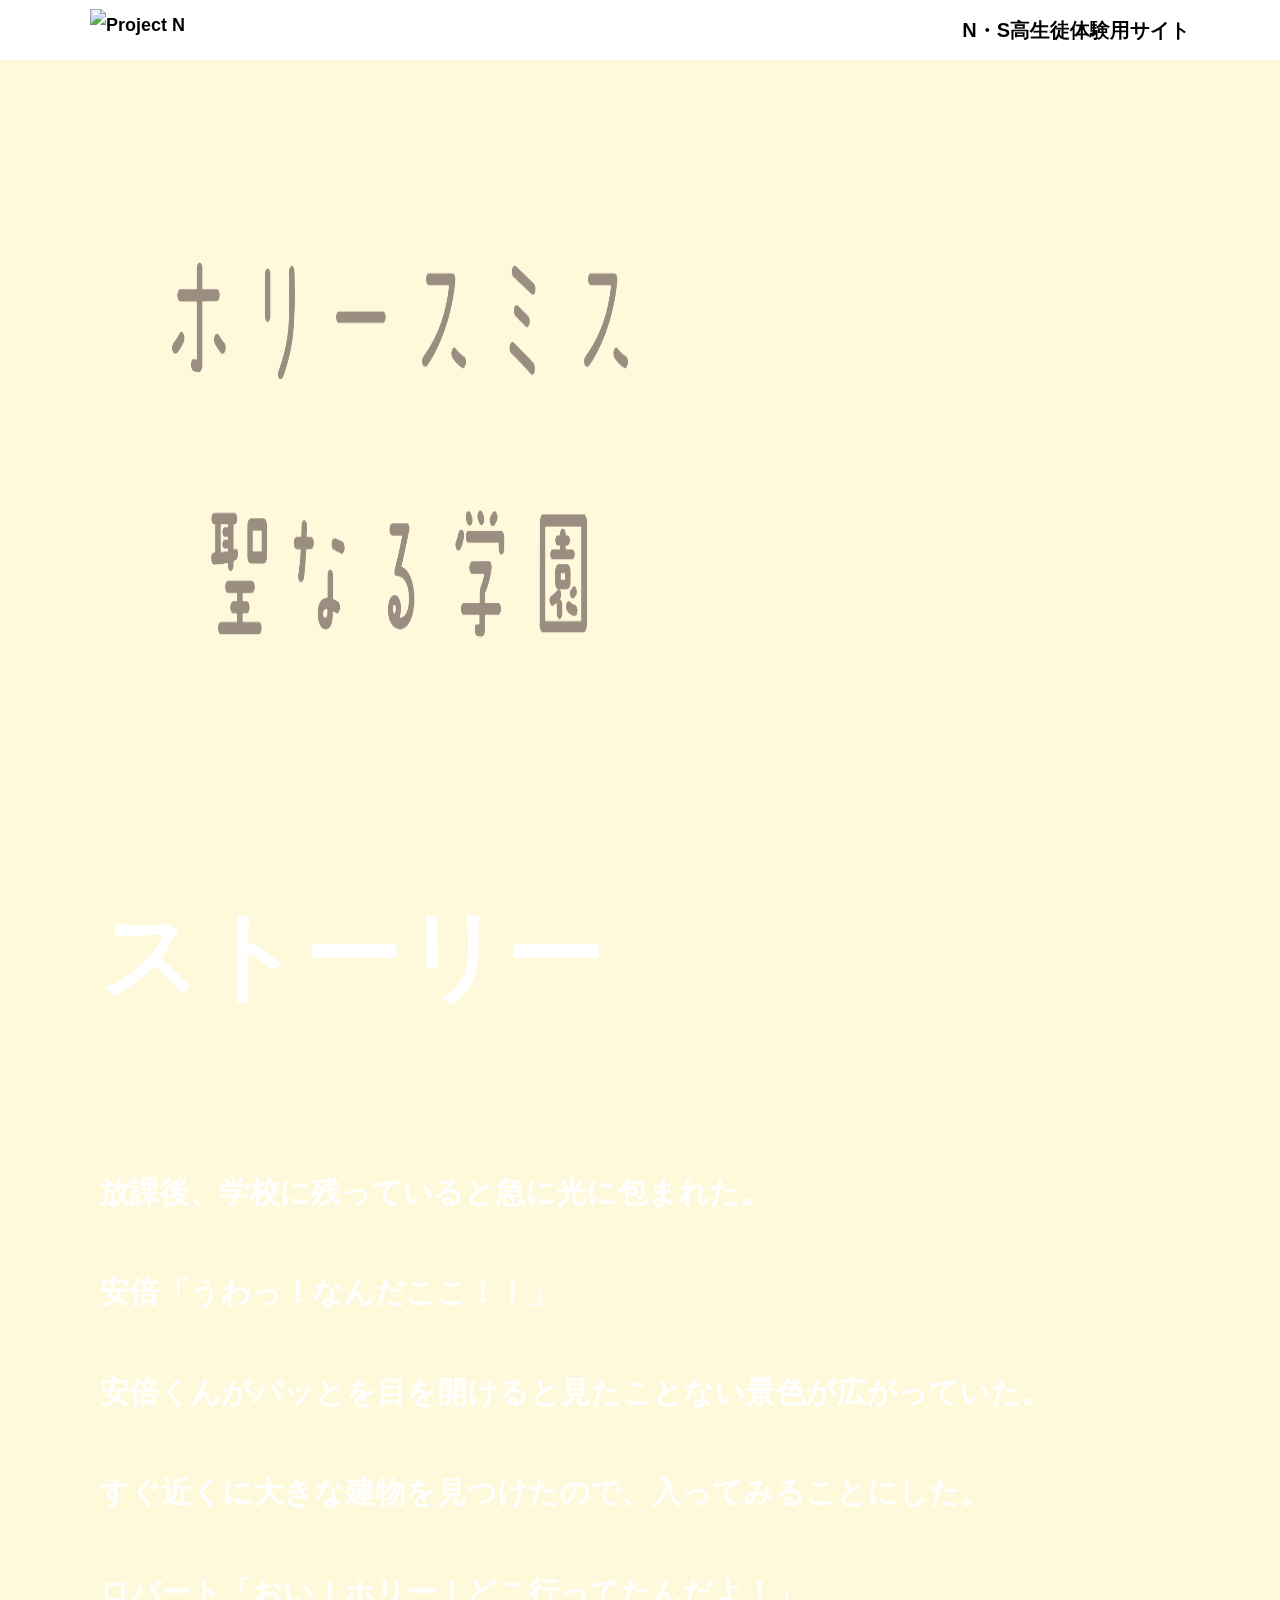
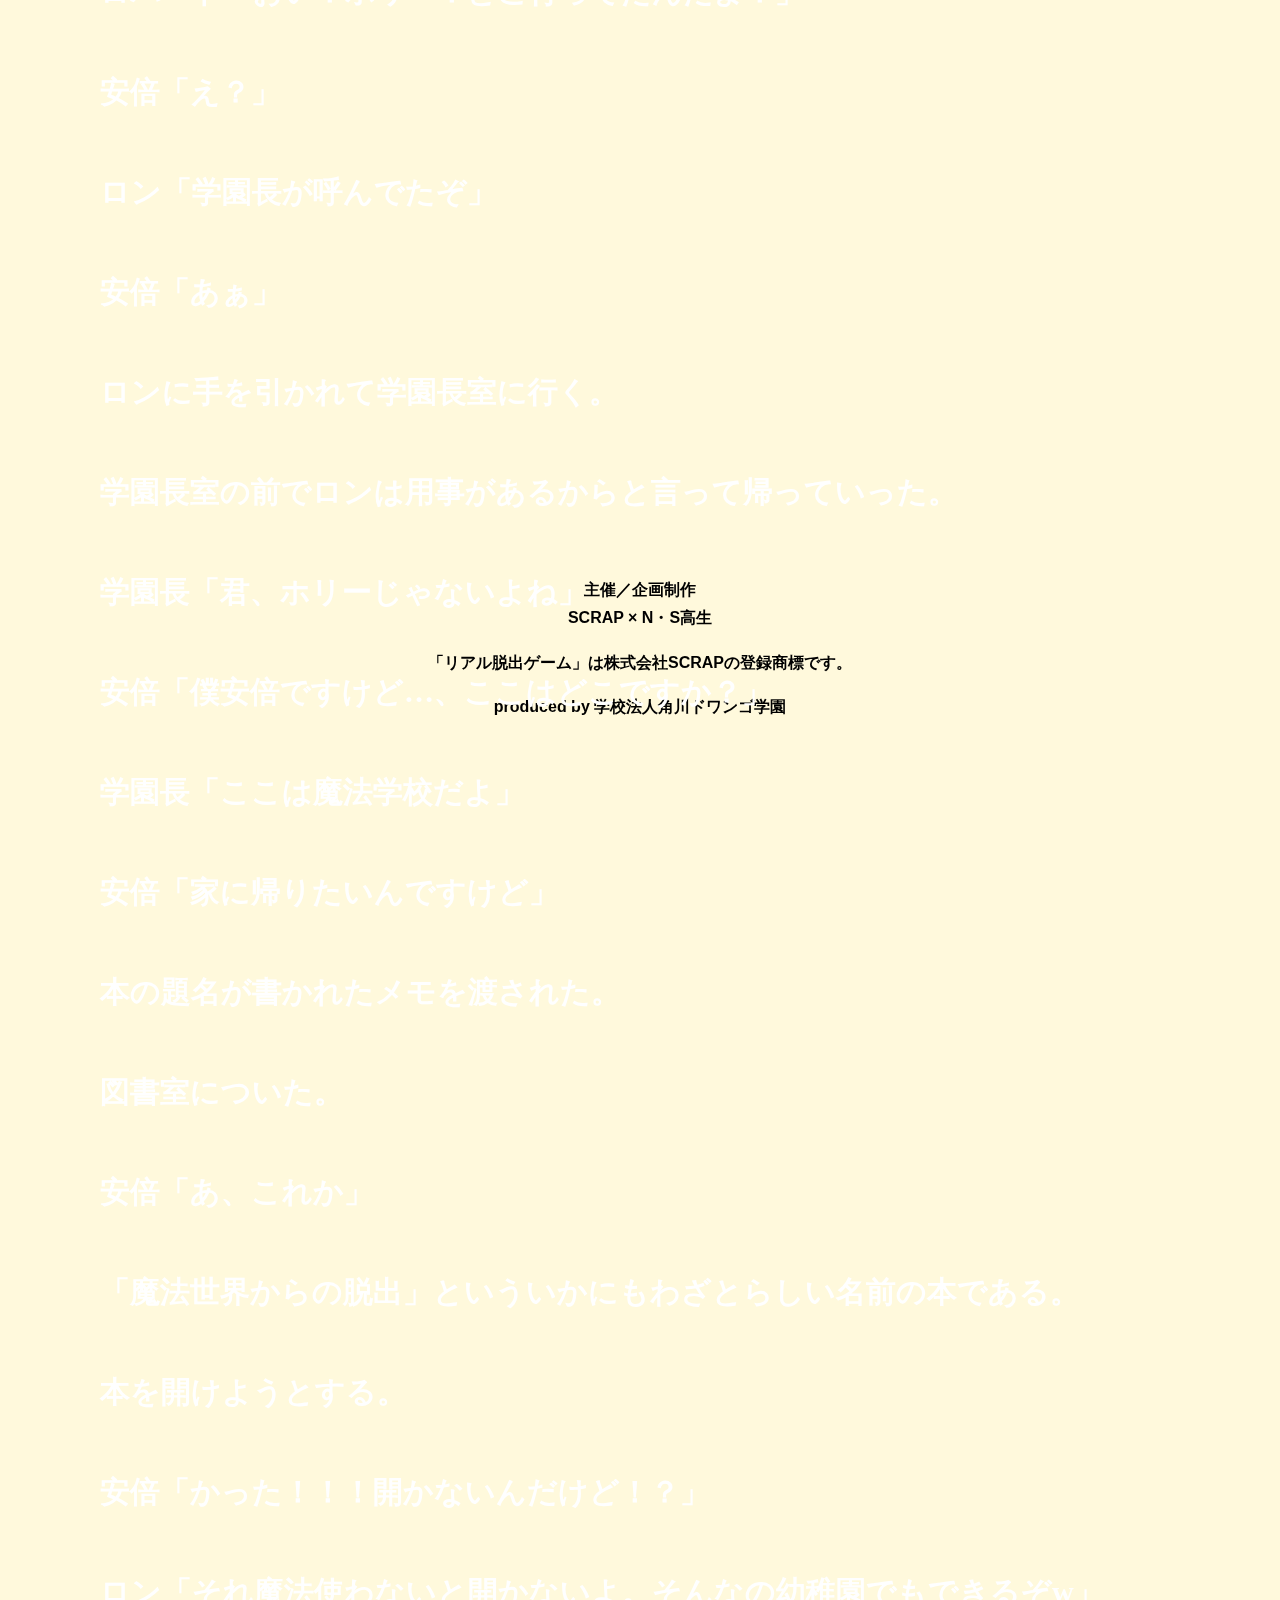
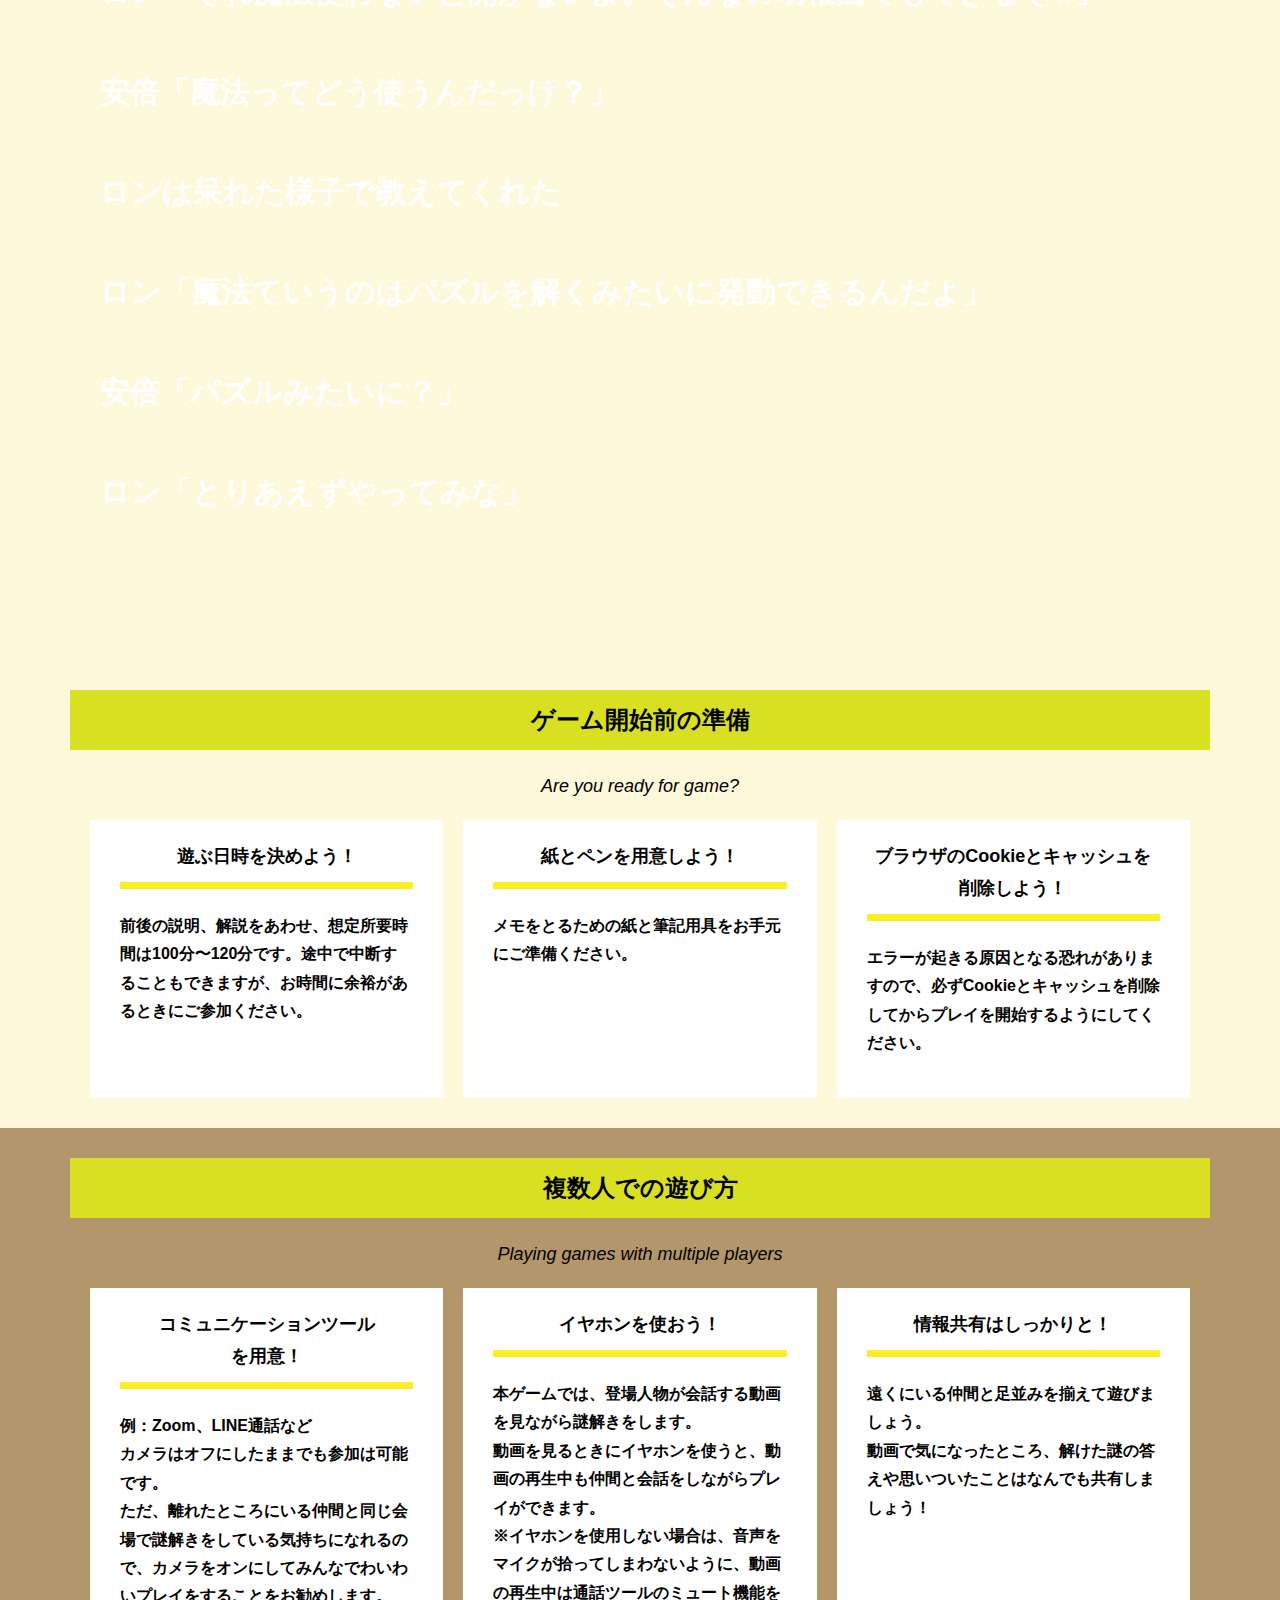
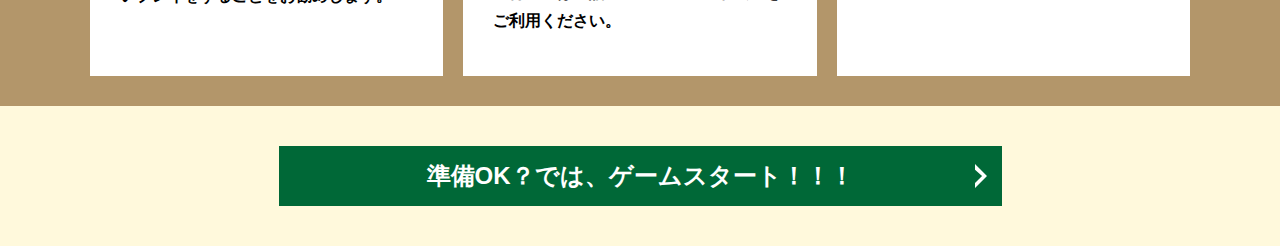
==== commit aa196e31: "Add files via upload" ====
--- a/index.html
+++ b/index.html
@@ -1,65 +1,75 @@
 <!DOCTYPE html>
-<html lang="ja">
+<html lang="en">
 <head>
-    <meta charset="UTF-8">
-    <meta http-equiv="X-UA-Compatible" content="IE=edge">
-    <meta name="viewport" content="width=device-width, initial-scale=1.0">
-    <script src=""></script>
-    <title>脱出ゲーム</title>
-    <link rel="stylesheet" href="assets/css/normalize.css">
-  　　　　<link rel="stylesheet" href="assets/css/style.css">
+  <meta charset="UTF-8">
+  <meta http-equiv="X-UA-Compatible" content="IE=edge">
+  <meta name="viewport" content="width=device-width, initial-scale=1.0">
+  <title>魔法世界からの脱出 │ Project N</title>
+  <link rel="stylesheet" href="assets/css/normalize.css">
+  <link rel="stylesheet" href="assets/css/style.css">
 </head>
 <body>
-    <main class="main index-page">
-    <!-- タイトルエリア　ここから -->
-    
-      <div class="sub-title"><span class="sub-title__bg">Presented by</span><br><span class="sub-title__bg">SCRAP×N・S高</span><br><span class="sub-title__bg">リアル脱出ゲーム制作PJ</span></div>
-     <div>
-        <section>
-            <div id="titleimg"></div>
-        </section>
+  <svg width="0" height="0" class="hidden">
+    <symbol xmlns="http://www.w3.org/2000/svg" viewBox="0 0 12.47 24.94" id="arrow" class="arrow_svg">
+      <title>arrow</title>
+      <polygon points="0 24.94 0 19.66 7.35 12.47 0 5.92 0 0 12.47 12.47 0 24.94"/>
+    </symbol>
+  </svg>
+  <header class="header">
+    <div class="container">
+      <div class="header__logo"><img src="assets/images/logo.svg" alt="Project N"></div>
+      <div class="header__name">N・S高生徒体験用サイト</div>
+    </div>
+  </header>
+  <main class="main index-page">
 
-        <section id="titlea">
-            <img src="img/titlemo.png" id="titlep">
-        </section>
+    <div>
+      <section>
+          <div id="titleimg"></div>
+      </section>
 
-        <section>
-            <div id="blackbox"></div>
-        </section>
-    </div>
+      <section id="titlea">
+          <img src="img/titlemo.png" id="titlep">
+      </section>
 
-    <section class="sticky">
-        <div id="textbox">
-            <h1 id="subtitle">ストーリー</h1>
-            <p class="story">放課後、学校に残っていると急に光に包まれた。<br>
-                              安倍「うわっ！なんだここ！！」<br>
-                              安倍くんがパッとを目を開けると見たことない景色が広がっていた。<br>
-                              すぐ近くに大きな建物を見つけたので、入ってみることにした。<br>
-                              ロバート「おい！ホリー！どこ行ってたんだよ！」<br>
-                              安倍「え？」<br>
-                              ロン「学園長が呼んでたぞ」<br>
-                              安倍「あぁ」<br>
-                              ロンに手を引かれて学園長室に行く。<br>
-                              学園長室の前でロンは用事があるからと言って帰っていった。<br>
-                              学園長「君、ホリーじゃないよね」<br>
-                              安倍「僕安倍ですけど…、ここはどこですか？」<br>
-                              学園長「ここは魔法学校だよ」<br>
-                              安倍「家に帰りたいんですけど」<br>
-                              本の題名が書かれたメモを渡された。<br>
-                              図書室についた。<br>
-                              安倍「あ、これか」<br>
-                              「魔法世界からの脱出」といういかにもわざとらしい名前の本である。<br>
-                              本を開けようとする。<br>
-                              安倍「かった！！！開かないんだけど！？」<br>
-                              ロン「それ魔法使わないと開かないよ。そんなの幼稚園でもできるぞw」<br>
-                              安倍「魔法ってどう使うんだっけ？」<br>
-                              ロンは呆れた様子で教えてくれた<br>
-                              ロン「魔法ていうのはパズルを解くみたいに発動できるんだよ」<br>
-                              安倍「パズルみたいに？」<br>
-                              ロン「とりあえずやってみな」</p>
-        </div>
-    </section>
+      <section>
+          <div id="blackbox"></div>
+      </section>
+  </div>
 
+  <section class="sticky">
+      <div id="textbox">
+          <h1 id="subtitle">ストーリー</h1>
+          <p class="story">放課後、学校に残っていると急に光に包まれた。<br>
+                            安倍「うわっ！なんだここ！！」<br>
+                            安倍くんがパッとを目を開けると見たことない景色が広がっていた。<br>
+                            すぐ近くに大きな建物を見つけたので、入ってみることにした。<br>
+                            ロバート「おい！ホリー！どこ行ってたんだよ！」<br>
+                            安倍「え？」<br>
+                            ロン「学園長が呼んでたぞ」<br>
+                            安倍「あぁ」<br>
+                            ロンに手を引かれて学園長室に行く。<br>
+                            学園長室の前でロンは用事があるからと言って帰っていった。<br>
+                            学園長「君、ホリーじゃないよね」<br>
+                            安倍「僕安倍ですけど…、ここはどこですか？」<br>
+                            学園長「ここは魔法学校だよ」<br>
+                            安倍「家に帰りたいんですけど」<br>
+                            本の題名が書かれたメモを渡された。<br>
+                            図書室についた。<br>
+                            安倍「あ、これか」<br>
+                            「魔法世界からの脱出」といういかにもわざとらしい名前の本である。<br>
+                            本を開けようとする。<br>
+                            安倍「かった！！！開かないんだけど！？」<br>
+                            ロン「それ魔法使わないと開かないよ。そんなの幼稚園でもできるぞw」<br>
+                            安倍「魔法ってどう使うんだっけ？」<br>
+                            ロンは呆れた様子で教えてくれた<br>
+                            ロン「魔法ていうのはパズルを解くみたいに発動できるんだよ」<br>
+                            安倍「パズルみたいに？」<br>
+                            ロン「とりあえずやってみな」</p>
+      </div>
+  </section>
+
+  <section id="down">
     <section class="section bg-color--gray">
       <div class="container">
         <h2 class="section-title">ゲーム開始前の準備</h2>
@@ -122,16 +132,16 @@
         <a class="btn" href="main.html">準備OK？では、ゲームスタート！！！<svg class="btn__arrow"><use xlink:href="#arrow"></use></svg></a>
       </div>
     </section>
+  </section>
   </main>
-    
-    <footer class="footer section bg-color--gray">
-        <div class="container">
-        <p class="text-center">主催／企画制作<br>
-            SCRAP × N・S高生</p>
-        <p class="text-center">「リアル脱出ゲーム」は株式会社SCRAPの登録商標です。</p>
-        <p class="text-center">produced by 学校法人角川ドワンゴ学園</p>
-        </div>
-    </footer>
-    <script src="js/main.js"></script>
+  <footer class="footer section bg-color--gray">
+    <div class="container">
+      <p class="text-center">主催／企画制作<br>
+        SCRAP × N・S高生</p>
+      <p class="text-center">「リアル脱出ゲーム」は株式会社SCRAPの登録商標です。</p>
+      <p class="text-center">produced by 学校法人角川ドワンゴ学園</p>
+    </div>
+  </footer>
+  <script src="assets/js/index.js"></script>
 </body>
-</html>
+</html>--- a/assets/css/style.css
+++ b/assets/css/style.css
@@ -1,641 +1,653 @@
-@charset "UTF-8";
-/****************************
- * 共通CSSのテンプレートです。
-*****************************/
-html {
-  font-size: 18px;
-}
-
-body {
-  overflow-x: hidden;
-  font-family: "游ゴシック体", "Yu Gothic", YuGothic, "ヒラギノ角ゴ Pro", "Hiragino Kaku Gothic Pro", "メイリオ", "Meiryo", sans-serif;
-  font-size: 18px;
-  background-color: black;
-  line-height: 1.77778;
-  font-weight: bold;
-  text-decoration: none;
-  border: none;
-  list-style: none;
-  color: #000;
-  margin: 0;
-}
-
-.sticky {
-    width: 100%;
-    height: 100vh;
-    display: flex;
-    align-items: center;
-    justify-content: center;
-}
-
-#titlea {
-    position: absolute;
-    top: -200px;
-    left: -50px;
-}
-
-#titlep {
-    width: 900px;
-    height: 1300px;
-}
-
-#titleimg {
-    position: fixed;
-    top: 0;
-    left: 0;
-    width: 100vw;
-    height: 100vh;
-    background-image: url('../images/titleimg.png');
-    background-position: center;
-    background-size: cover;
-    background-repeat: no-repeat;
-}
-
-#blackbox {
-    position: fixed;
-    top: 0;
-    left: 0;
-    width: 100vw;
-    height: 100vh;
-    opacity: 0;
-    background-color: black;
-}
-
-#textbox {
-    position: absolute;
-    top: 800px;
-    width: 100vw;
-    height: 3000px;
-    background-color: #1F1D1D;
-    z-index: 300;
-}
-
-#subtitle {
-    margin-left: 100px;
-    position: relative;
-    color: white;
-    font-size: 100px;
-    z-index: 400px;
-    font-family: 凸版文久明朝;
-}
-
-.story {
-    position: absolute;
-    left: 100px;
-    color: white;
-    font-size: 30px;
-    z-index: 400px;
-    font-family: 游教科書体 横用;
-    line-height: 100px;
-}
-
-img {
-  width: 100%;
-}
-
-figure {
-  margin: 0;
-}
-
-figcaption {
-  margin-top: 30px;
-  font-size: 14px;
-}
-
-@media screen and (max-width: 767px) {
-  figcaption {
-    font-size: 13px;
-  }
-}
-
-input[type=text] {
-  font-size: 18px;
-  border: none;
-  padding: 25px 35px;
-}
-
-::-webkit-input-placeholder {
-  color: #999;
-}
-
-:-ms-input-placeholder {
-  color: #999;
-}
-
-::-ms-input-placeholder {
-  color: #999;
-}
-
-::placeholder {
-  color: #999;
-}
-
-button {
-  cursor: pointer;
-  display: block;
-  border: none;
-  margin: 0 auto;
-  background-color: #006837;
-  color: #fff;
-  width: 287px;
-  height: 55px;
-}
-
-/*******************
-* Layout
-*******************/
-.section {
-  position: relative;
-  padding-top: 30px;
-  padding-bottom: 30px;
-}
-
-.section--clear {
-  /* ステージクリア画面 */
-  position: fixed;
-  display: none;
-  /* 読み込み時に一瞬表示されるのを防ぐ */
-  -webkit-box-pack: center;
-      -ms-flex-pack: center;
-          justify-content: center;
-  -webkit-box-align: center;
-      -ms-flex-align: center;
-          align-items: center;
-  top: 0;
-  bottom: 0;
-  left: 0;
-  right: 0;
-  z-index: 200;
-}
-
-.section--clear.isClear {
-  display: -webkit-box;
-  display: -ms-flexbox;
-  display: flex;
-}
-
-.container {
-  width: 1100px;
-  padding-left: 20px;
-  padding-right: 20px;
-  margin: 0 auto;
-}
-
-@media screen and (max-width: 1100px) {
-  .container {
-    width: calc(100% - 40px);
-  }
-}
-
-.row {
-  display: -webkit-box;
-  display: -ms-flexbox;
-  display: flex;
-  -ms-flex-line-pack: stretch;
-      align-content: stretch;
-  -ms-flex-wrap: wrap;
-      flex-wrap: wrap;
-  margin: -10px;
-}
-
-.stage .row {
-  margin: -10px -20px;
-}
-
-.col-3 {
-  width: calc((100% / 3) - 20px);
-  margin: 10px;
-}
-
-.col-2 {
-  width: calc(50% - 20px);
-  margin: 10px;
-}
-
-.stage .col-2 {
-  width: calc(50% - 40px);
-  margin: 10px 20px;
-}
-
-.card {
-  background-color: #fff;
-  margin-bottom: 20px;
-  height: 100%;
-}
-
-.card__title {
-  font-size: 18px;
-  text-align: center;
-  margin: 0;
-  padding: 20px 30px;
-  position: relative;
-  cursor: pointer;
-}
-
-.card__content {
-  -webkit-transition: all 0.3s;
-  transition: all 0.3s;
-  font-size: 16px;
-  padding: 20px 30px;
-  margin: 0;
-  position: relative;
-}
-
-.card__content::before {
-  display: block;
-  content: '';
-  width: calc(100% - 60px);
-  height: 7px;
-  background-color: #fcee21;
-  position: absolute;
-  top: -10px;
-  left: 30px;
-}
-
-.hint-page .card {
-  height: auto;
-}
-
-.hint-page .card__content {
-  display: none;
-  text-align: center;
-}
-
-.hint-page .card__arrow {
-  position: absolute;
-  top: calc(50% - 12px);
-  right: 45px;
-  -webkit-transform: rotate(90deg);
-          transform: rotate(90deg);
-  -webkit-transition: all 0.3s;
-  transition: all 0.3s;
-  fill: #009245;
-  width: 12px;
-  height: 24px;
-}
-
-.hint-page .card.is-open .card__content {
-  display: block;
-}
-
-.hint-page .card.is-open .card__arrow {
-  -webkit-transform: rotate(-90deg);
-          transform: rotate(-90deg);
-}
-
-.box {
-  padding: 35px 30px;
-}
-
-.youtube {
-  position: relative;
-  width: 100%;
-  padding-top: 56.25%;
-}
-
-.youtube iframe {
-  position: absolute;
-  top: 0;
-  left: 0;
-  width: 100%;
-  height: 100%;
-}
-
-.youtube__container {
-  max-width: 800px;
-  margin: 0 auto;
-}
-
-/*********************
-* Color
-*********************/
-.bg-color--keycolor {
-  background-color: #39b54a;
-}
-
-.bg-color--subcolor {
-  background-color: #d9e021;
-}
-
-.bg-color--gray {
-  background-color: #e6e6e6;
-}
-
-/*********************
-* title
-**********************/
-.main-title {
-  text-align: center;
-  font-size: 122px;
-  line-height: 1.09016;
-  font-weight: bold;
-  color: #39b54a;
-  margin: 0;
-}
-
-.main-title__wrapper {
-  position: relative;
-}
-
-.main-title--kana {
-  font-size: 108px;
-}
-
-.main-title--shadow {
-  position: absolute;
-  top: 0;
-  left: 0;
-  width: 100%;
-  color: transparent;
-  background-image: url("../images/title_bg.png");
-  -webkit-transform: translate(-3.5px, -3.5px);
-          transform: translate(-3.5px, -3.5px);
-  -webkit-background-clip: text;
-  -webkit-text-stroke-color: #d9e021;
-  -webkit-text-stroke-width: 0.75px;
-}
-
-.sub-title {
-  text-align: center;
-  font-size: 18px;
-  line-height: 1.66667;
-}
-
-.sub-title__bg {
-  background-color: #fcee21;
-  padding-left: 1rem;
-  padding-right: 1rem;
-}
-
-.section-title {
-  font-size: 24px;
-  line-height: 1.75;
-  text-align: center;
-  padding: 9px 20px;
-  background-color: #d9e021;
-  margin: 0 -20px 20px -20px;
-}
-
-.section-title__stage {
-  display: inline-block;
-  margin-right: 2rem;
-}
-
-.section-title--keycolorlight {
-  background-color: #8cc63f;
-}
-
-.section-title--keycolorlight .section-title__stage {
-  color: #fff;
-}
-
-.section-title--keycolor {
-  background-color: #39b54a;
-}
-
-.section-title--story {
-  width: 290px;
-  margin: 0 auto 20px;
-}
-
-.section-title--border {
-  position: relative;
-  font-size: 30px;
-  text-align: center;
-  line-height: 1.06667;
-  margin: 0;
-  padding-bottom: 15px;
-  color: #006837;
-}
-
-.section-title--border::after {
-  position: absolute;
-  bottom: 0;
-  left: calc(50% - 95px);
-  display: block;
-  content: '';
-  background-color: #fff;
-  height: 2.6px;
-  width: 190px;
-}
-
-/******************
-* text
-******************/
-.font-eng {
-  font-style: italic;
-  font-weight: normal;
-}
-
-/*************************
-* Button
-*************************/
-.btn {
-  display: block;
-  text-decoration: none;
-  cursor: pointer;
-  background-color: #006837;
-  color: #fff;
-  font-size: 24px;
-  line-height: 1.54167;
-  text-align: center;
-  padding: 11.5px;
-  width: calc(100% - 40px);
-  max-width: 700px;
-  margin: 10px auto;
-  position: relative;
-}
-
-.btn:hover {
-  opacity: 0.7;
-}
-
-.btn__arrow {
-  position: absolute;
-  top: calc(50% - 12px);
-  right: 15px;
-  fill: #fff;
-  width: 12px;
-  height: 24px;
-}
-
-/****************
-* header
-*****************/
-.header {
-  background-color: #fff;
-  height: 60px;
-}
-
-.header .container {
-  display: -webkit-box;
-  display: -ms-flexbox;
-  display: flex;
-  -webkit-box-pack: justify;
-      -ms-flex-pack: justify;
-          justify-content: space-between;
-  -webkit-box-align: center;
-      -ms-flex-align: center;
-          align-items: center;
-  height: 100%;
-}
-
-.header__logo {
-  width: 200px;
-  height: 42.8px;
-}
-
-.header__name {
-  font-size: 20px;
-  line-height: 1.1;
-}
-
-.footer {
-  font-size: 16px;
-}
-
-.footer p:first-child {
-  margin-top: 0;
-}
-
-.footer p:last-child {
-  margin-bottom: 0;
-}
-
-/********************
-* main
-********************/
-.top-image {
-  background-image: url("../images/top-image.png");
-  background-repeat: no-repeat;
-  background-size: cover;
-  background-position: center;
-  padding-top: 30px;
-  padding-bottom: 30px;
-}
-
-.main-title__wrapper {
-  margin: 30px 0 0;
-}
-
-.story__note {
-  margin: 0;
-}
-
-.story__note__outer {
-  width: 860px;
-  display: -webkit-box;
-  display: -ms-flexbox;
-  display: flex;
-  padding: 20px;
-  margin: 20px auto;
-  -webkit-box-pack: center;
-      -ms-flex-pack: center;
-          justify-content: center;
-}
-
-@media screen and (max-width: 940px) {
-  .story__note__outer {
-    width: calc(100% - 40px);
-  }
-}
-
-.stage-column__container + .stage-column__container {
-  border-top: 2px solid #fff;
-}
-
-.answer {
-  font-size: 18px;
-  margin-bottom: 20px;
-  line-height: 80px;
-  word-spacing: 20px;
-}
-
-.answer + .answer {
-  margin-top: 40px;
-}
-
-.answer__container {
-  margin-top: 80px;
-}
-
-.answer__1word {
-  display: block;
-  margin: 0 auto;
-  width: 510px;
-}
-
-.answer__incolumn {
-  width: calc(100% - 70px);
-}
-
-.err-message {
-  color: #c1272d;
-  font-size: 18px;
-  text-align: center;
-}
-
-.link-hint {
-  text-align: center;
-  display: block;
-  margin-top: 20px;
-}
-
-.clear-message {
-  background-color: #d9e021;
-  padding: 30px 30px 60px;
-  position: relative;
-}
-
-.clear-message__title {
-  position: relative;
-  display: block;
-  text-align: center;
-  color: #006837;
-  font-size: 30px;
-  padding-bottom: 10px;
-  margin-bottom: 35px;
-}
-
-.clear-message__title::after {
-  content: '';
-  position: absolute;
-  display: block;
-  width: 183px;
-  height: 2px;
-  background-color: #fff;
-  bottom: 0;
-  left: calc(50% - (183px/2));
-}
-
-.clear-message__content {
-  text-align: center;
-}
-
-.clear-message__btn {
-  position: absolute;
-  bottom: -30px;
-  left: calc(50% - 144px);
-  width: 288px;
-  margin: 0;
-}
-
-/********************
-* Utility
-********************/
-.text-center {
-  text-align: center;
-}
-
-.text-left {
-  text-align: left;
-}
-
-.text-right {
-  text-align: right;
-}
-
-.hidden {
-  display: none;
-}
-/*# sourceMappingURL=style.css.map */
+@charset "UTF-8";
+/****************************
+ * 共通CSSのテンプレートです。
+*****************************/
+html {
+  font-size: 18px;
+}
+
+body {
+  overflow-x: hidden;
+  background-color: rgb(255, 249, 220);
+  font-family: "游ゴシック体", "Yu Gothic", YuGothic, "ヒラギノ角ゴ Pro", "Hiragino Kaku Gothic Pro", "メイリオ", "Meiryo", sans-serif;
+  font-size: 18px;
+  line-height: 1.77778;
+  font-weight: bold;
+  text-decoration: none;
+  border: none;
+  list-style: none;
+  color: #000;
+  margin: 0;
+}
+
+.sticky {
+  width: 100%;
+  height: 100vh;
+  display: flex;
+  align-items: center;
+  justify-content: center;
+}
+
+#titlea {
+  position: absolute;
+  top: -200px;
+  left: -50px;
+}
+
+#titlep {
+  width: 900px;
+  height: 1300px;
+}
+
+#titleimg {
+  position: fixed;
+  top: 0;
+  left: 0;
+  width: 100vw;
+  height: 100vh;
+  background-image: url('/Users/okazakishingo/Documents/Web/プロN\ サイト/img/titleimg.png');
+  background-position: center;
+  background-size: cover;
+  background-repeat: no-repeat;
+  z-index: -10;
+}
+
+#blackbox {
+  position: fixed;
+  top: 0;
+  left: 0;
+  width: 100vw;
+  height: 100vh;
+  opacity: 0;
+  background-color: black;
+  z-index: 0;
+}
+
+#textbox {
+  position: absolute;
+  top: 800px;
+  width: 100vw;
+  height: 3000px;
+} 
+
+#subtitle {
+  margin-left: 100px;
+  position: relative;
+  color: white;
+  font-size: 100px;
+  z-index: 400px;
+  font-family: 凸版文久明朝;
+}
+
+.story {
+  position: absolute;
+  left: 100px;
+  color: white;
+  font-size: 30px;
+  z-index: 400px;
+  font-family: 游教科書体 横用;
+  line-height: 100px;
+}
+
+.mondai {
+  width: 900px;
+  height: 520px;
+  margin-left: 80px;
+}
+
+img {
+  width: 100%;
+}
+
+figure {
+  margin: 0;
+}
+
+figcaption {
+  margin-top: 30px;
+  font-size: 14px;
+}
+
+@media screen and (max-width: 767px) {
+  figcaption {
+    font-size: 13px;
+  }
+}
+
+input[type=text] {
+  font-size: 18px;
+  border: none;
+  padding: 25px 35px;
+}
+
+::-webkit-input-placeholder {
+  color: #999;
+}
+
+:-ms-input-placeholder {
+  color: #999;
+}
+
+::-ms-input-placeholder {
+  color: #999;
+}
+
+::placeholder {
+  color: #999;
+}
+
+button {
+  cursor: pointer;
+  display: block;
+  border: none;
+  margin: 0 auto;
+  background-color: #006837;
+  color: #fff;
+  width: 287px;
+  height: 55px;
+}
+
+/*******************
+* Layout
+*******************/
+.section {
+  padding-top: 30px;
+  padding-bottom: 30px;
+}
+
+.section--clear {
+  /* ステージクリア画面 */
+  position: fixed;
+  display: none;
+  /* 読み込み時に一瞬表示されるのを防ぐ */
+  -webkit-box-pack: center;
+      -ms-flex-pack: center;
+          justify-content: center;
+  -webkit-box-align: center;
+      -ms-flex-align: center;
+          align-items: center;
+  top: 0;
+  bottom: 0;
+  left: 0;
+  right: 0;
+  z-index: 200;
+}
+
+.section--clear.isClear {
+  display: -webkit-box;
+  display: -ms-flexbox;
+  display: flex;
+}
+
+.container {
+  width: 1100px;
+  padding-left: 20px;
+  padding-right: 20px;
+  margin: 0 auto;
+  z-index: 10;
+}
+
+@media screen and (max-width: 1100px) {
+  .container {
+    width: calc(100% - 40px);
+  }
+}
+
+.row {
+  display: -webkit-box;
+  display: -ms-flexbox;
+  display: flex;
+  -ms-flex-line-pack: stretch;
+      align-content: stretch;
+  -ms-flex-wrap: wrap;
+      flex-wrap: wrap;
+  margin: -10px;
+}
+
+.stage .row {
+  margin: -10px -20px;
+}
+
+.col-3 {
+  width: calc((100% / 3) - 20px);
+  margin: 10px;
+}
+
+.col-2 {
+  width: calc(50% - 20px);
+  margin: 10px;
+}
+
+.stage .col-2 {
+  width: calc(50% - 40px);
+  margin: 10px 20px;
+}
+
+.card {
+  background-color: #fff;
+  margin-bottom: 20px;
+  height: 100%;
+}
+
+.card__title {
+  font-size: 18px;
+  text-align: center;
+  margin: 0;
+  padding: 20px 30px;
+  position: relative;
+  cursor: pointer;
+}
+
+.card__content {
+  -webkit-transition: all 0.3s;
+  transition: all 0.3s;
+  font-size: 16px;
+  padding: 20px 30px;
+  margin: 0;
+  position: relative;
+}
+
+.card__content::before {
+  display: block;
+  content: '';
+  width: calc(100% - 60px);
+  height: 7px;
+  background-color: #fcee21;
+  position: absolute;
+  top: -10px;
+  left: 30px;
+}
+
+.hint-page .card {
+  height: auto;
+}
+
+.hint-page .card__content {
+  display: none;
+  text-align: center;
+}
+
+.hint-page .card__arrow {
+  position: absolute;
+  top: calc(50% - 12px);
+  right: 45px;
+  -webkit-transform: rotate(90deg);
+          transform: rotate(90deg);
+  -webkit-transition: all 0.3s;
+  transition: all 0.3s;
+  fill: #009245;
+  width: 12px;
+  height: 24px;
+}
+
+.hint-page .card.is-open .card__content {
+  display: block;
+}
+
+.hint-page .card.is-open .card__arrow {
+  -webkit-transform: rotate(-90deg);
+          transform: rotate(-90deg);
+}
+
+.box {
+  padding: 35px 30px;
+}
+
+.youtube {
+  position: relative;
+  width: 100%;
+  padding-top: 56.25%;
+}
+
+.youtube iframe {
+  position: absolute;
+  top: 0;
+  left: 0;
+  width: 100%;
+  height: 100%;
+}
+
+.youtube__container {
+  max-width: 800px;
+  margin: 0 auto;
+}
+
+/*********************
+* Color
+*********************/
+.bg-color--keycolor {
+  background-color: #b3966a;
+}
+
+.bg-color--subcolor {
+  background-color: #a1e978;
+}
+
+.bg-color--gray {
+  background-color: rgb(255, 249, 220);
+}
+
+/*********************
+* title
+**********************/
+.main-title {
+  text-align: center;
+  font-size: 122px;
+  line-height: 1.09016;
+  font-weight: bold;
+  color: #39b54a;
+  margin: 0;
+}
+
+.main-title__wrapper {
+  position: relative;
+}
+
+.main-title--kana {
+  font-size: 108px;
+}
+
+.main-title--shadow {
+  position: absolute;
+  top: 0;
+  left: 0;
+  width: 100%;
+  color: transparent;
+  background-image: url("../images/title_bg.png");
+  -webkit-transform: translate(-3.5px, -3.5px);
+          transform: translate(-3.5px, -3.5px);
+  -webkit-background-clip: text;
+  -webkit-text-stroke-color: #a1e978;
+  -webkit-text-stroke-width: 0.75px;
+}
+
+.sub-title {
+  text-align: center;
+  font-size: 18px;
+  line-height: 1.66667;
+}
+
+.sub-title__bg {
+  background-color: #a1e978;
+  padding-left: 1rem;
+  padding-right: 1rem;
+}
+
+.section-title {
+  font-size: 24px;
+  line-height: 1.75;
+  text-align: center;
+  padding: 9px 20px;
+  background-color: #d9e021;
+  margin: 0 -20px 20px -20px;
+}
+
+.section-title__stage {
+  display: inline-block;
+  margin-right: 2rem;
+}
+
+.section-title--keycolorlight {
+  background-color: #8cc63f;
+}
+
+.section-title--keycolorlight .section-title__stage {
+  color: #fff;
+}
+
+.section-title--keycolor {
+  background-color: #39b54a;
+}
+
+.section-title--story {
+  width: 290px;
+  margin: 0 auto 20px;
+}
+
+.section-title--border {
+  position: relative;
+  font-size: 30px;
+  text-align: center;
+  line-height: 1.06667;
+  margin: 0;
+  padding-bottom: 15px;
+  color: #006837;
+}
+
+.section-title--border::after {
+  position: absolute;
+  bottom: 0;
+  left: calc(50% - 95px);
+  display: block;
+  content: '';
+  background-color: #fff;
+  height: 2.6px;
+  width: 190px;
+}
+
+/******************
+* text
+******************/
+.font-eng {
+  font-style: italic;
+  font-weight: normal;
+}
+
+/*************************
+* Button
+*************************/
+.btn {
+  display: block;
+  text-decoration: none;
+  cursor: pointer;
+  background-color: #006837;
+  color: #fff;
+  font-size: 24px;
+  line-height: 1.54167;
+  text-align: center;
+  padding: 11.5px;
+  width: calc(100% - 40px);
+  max-width: 700px;
+  margin: 10px auto;
+  position: relative;
+}
+
+.btn:hover {
+  opacity: 0.7;
+}
+
+.btn__arrow {
+  position: absolute;
+  top: calc(50% - 12px);
+  right: 15px;
+  fill: #fff;
+  width: 12px;
+  height: 24px;
+}
+
+/****************
+* header
+*****************/
+.header {
+  background-color: #fff;
+  height: 60px;
+  z-index: 10;
+}
+
+.header .container {
+  display: -webkit-box;
+  display: -ms-flexbox;
+  display: flex;
+  -webkit-box-pack: justify;
+      -ms-flex-pack: justify;
+          justify-content: space-between;
+  -webkit-box-align: center;
+      -ms-flex-align: center;
+          align-items: center;
+  height: 100%;
+}
+
+.header__logo {
+  width: 200px;
+  height: 42.8px;
+}
+
+.header__name {
+  font-size: 20px;
+  line-height: 1.1;
+}
+
+.footer {
+  font-size: 16px;
+}
+
+.footer p:first-child {
+  margin-top: 0;
+}
+
+.footer p:last-child {
+  margin-bottom: 0;
+}
+
+/********************
+* main
+********************/
+.top-image {
+  background-image: url("../images/top-image.png");
+  background-repeat: no-repeat;
+  background-size: cover;
+  background-position: center;
+  padding-top: 30px;
+  padding-bottom: 30px;
+}
+
+.main-title__wrapper {
+  margin: 30px 0 0;
+}
+
+.story__note {
+  margin: 0;
+}
+
+.story__note__outer {
+  width: 860px;
+  display: -webkit-box;
+  display: -ms-flexbox;
+  display: flex;
+  padding: 20px;
+  margin: 20px auto;
+  -webkit-box-pack: center;
+      -ms-flex-pack: center;
+          justify-content: center;
+}
+
+@media screen and (max-width: 940px) {
+  .story__note__outer {
+    width: calc(100% - 40px);
+  }
+}
+
+.stage-column__container + .stage-column__container {
+  border-top: 2px solid #fff;
+}
+
+.answer {
+  font-size: 18px;
+  margin-bottom: 20px;
+  line-height: 80px;
+  word-spacing: 20px;
+}
+
+.answer + .answer {
+  margin-top: 40px;
+}
+
+.answer__container {
+  margin-top: 80px;
+}
+
+.answer__1word {
+  display: block;
+  margin: 0 auto;
+  width: 510px;
+}
+
+.answer__incolumn {
+  width: calc(100% - 70px);
+}
+
+.err-message {
+  color: #c1272d;
+  font-size: 18px;
+  text-align: center;
+}
+
+.link-hint {
+  text-align: center;
+  display: block;
+  margin-top: 20px;
+}
+
+.clear-message {
+  background-color: #d9e021;
+  padding: 30px 30px 60px;
+  position: relative;
+}
+
+.clear-message__title {
+  position: relative;
+  display: block;
+  text-align: center;
+  color: #006837;
+  font-size: 30px;
+  padding-bottom: 10px;
+  margin-bottom: 35px;
+}
+
+.clear-message__title::after {
+  content: '';
+  position: absolute;
+  display: block;
+  width: 183px;
+  height: 2px;
+  background-color: #fff;
+  bottom: 0;
+  left: calc(50% - (183px/2));
+}
+
+.clear-message__content {
+  text-align: center;
+}
+
+.clear-message__btn {
+  position: absolute;
+  bottom: -30px;
+  left: calc(50% - 144px);
+  width: 288px;
+  margin: 0;
+}
+
+/********************
+* Utility
+********************/
+.text-center {
+  text-align: center;
+}
+
+.text-left {
+  text-align: left;
+}
+
+.text-right {
+  text-align: right;
+}
+
+.hidden {
+  display: none;
+}
+/*# sourceMappingURL=style.css.map */
+
+#down {
+  position: relative;
+  top: 2900px;
+}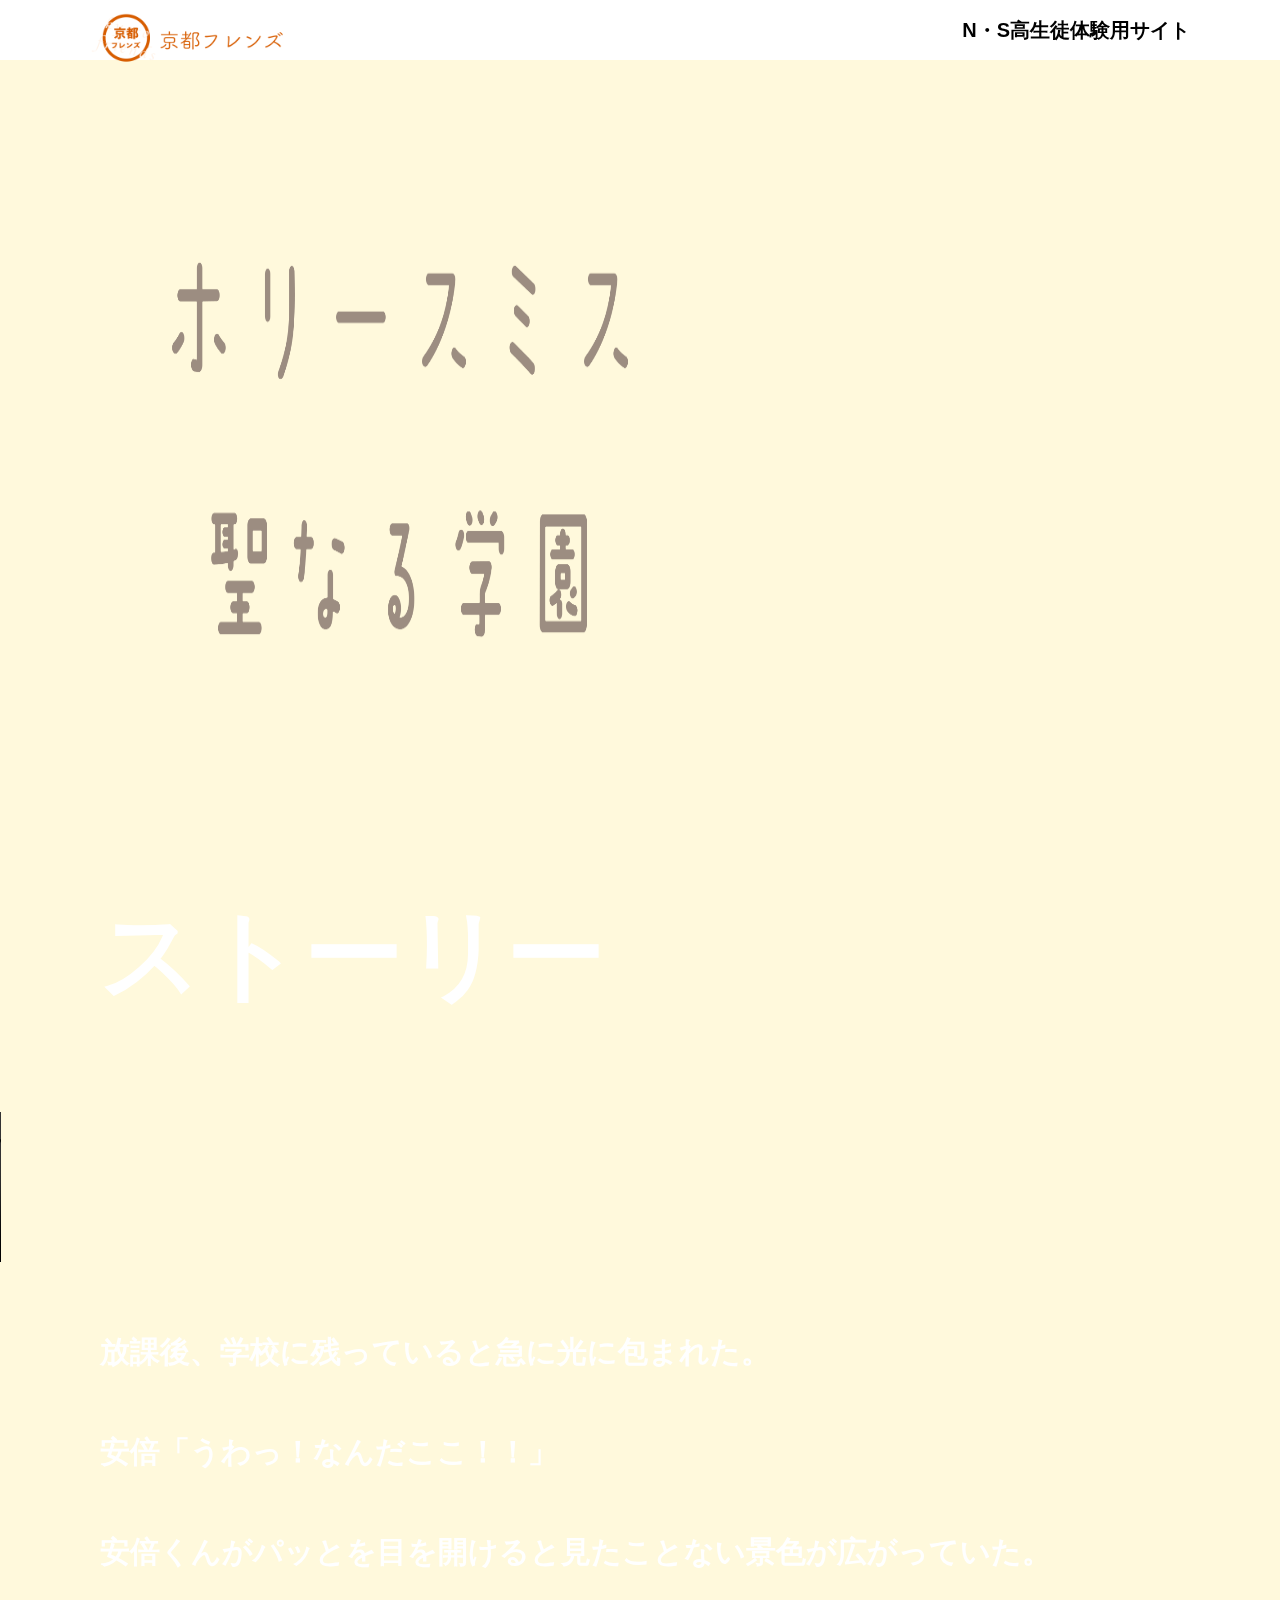
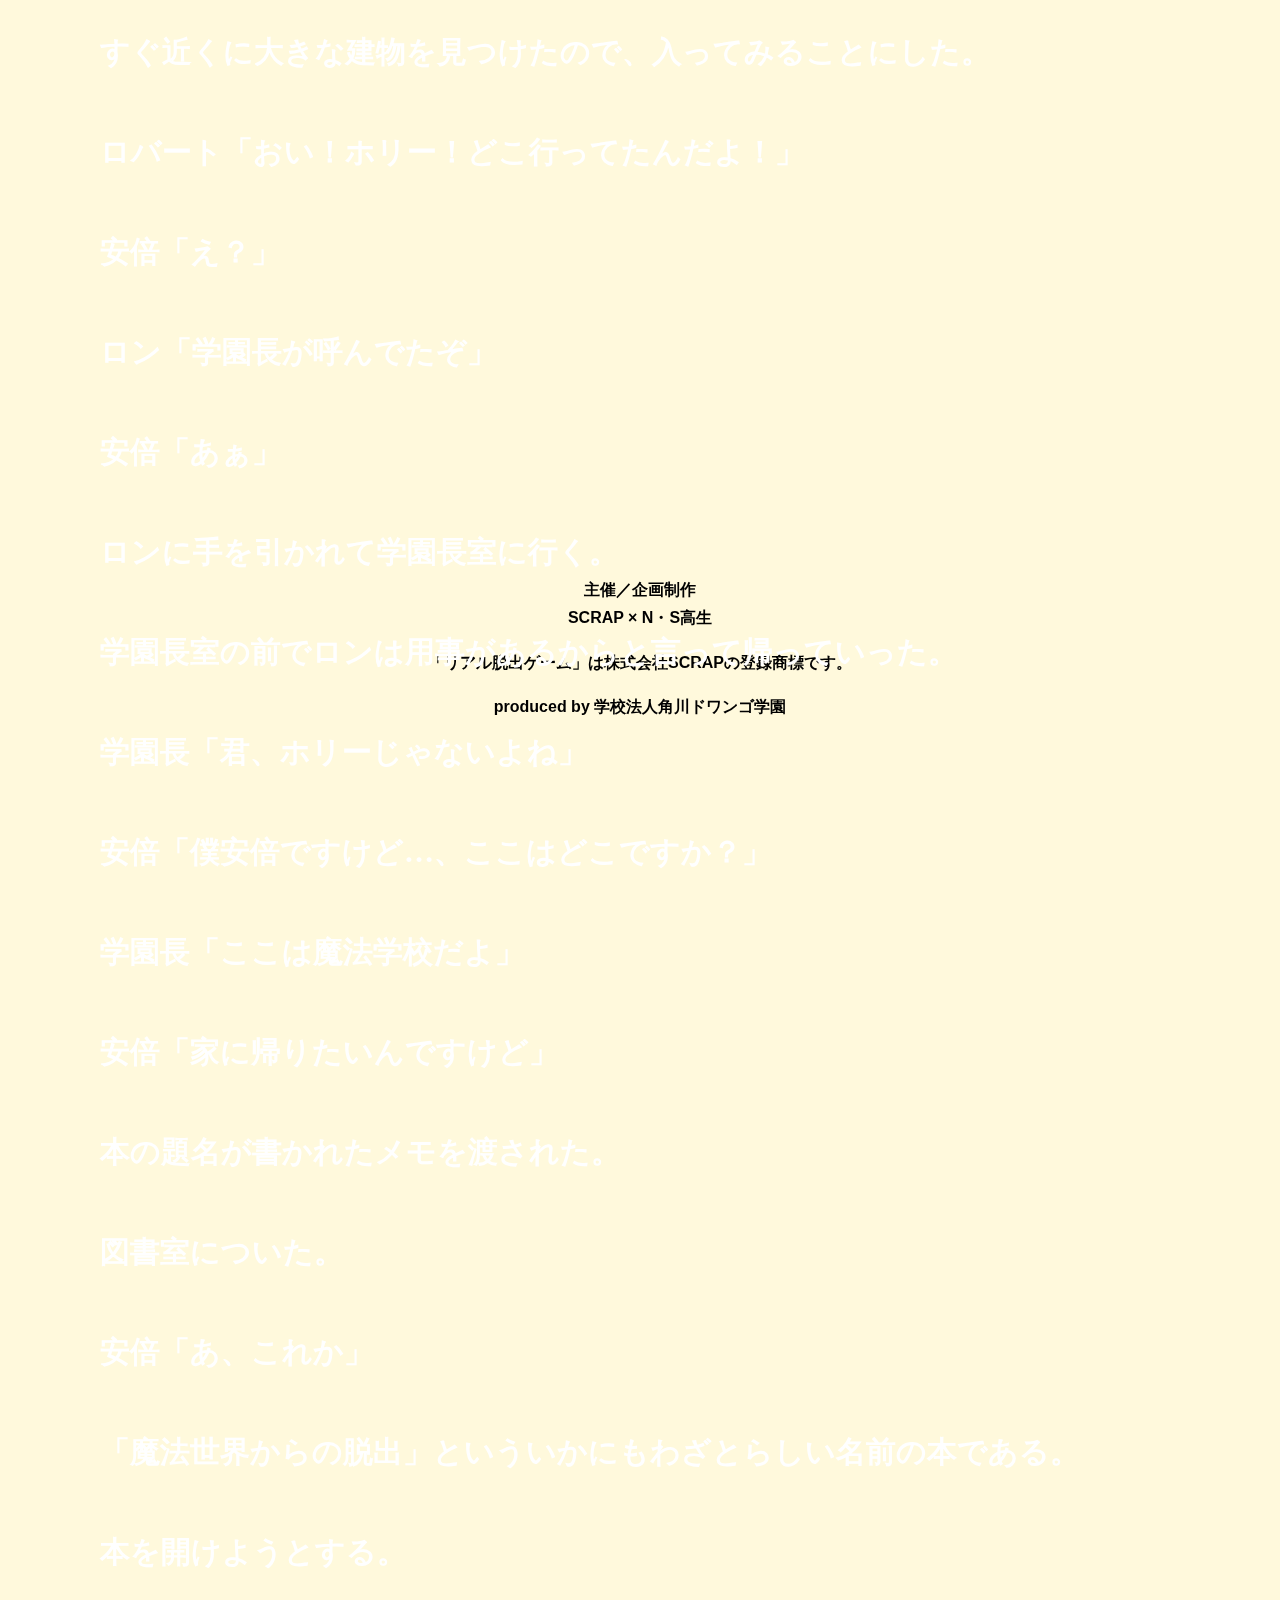
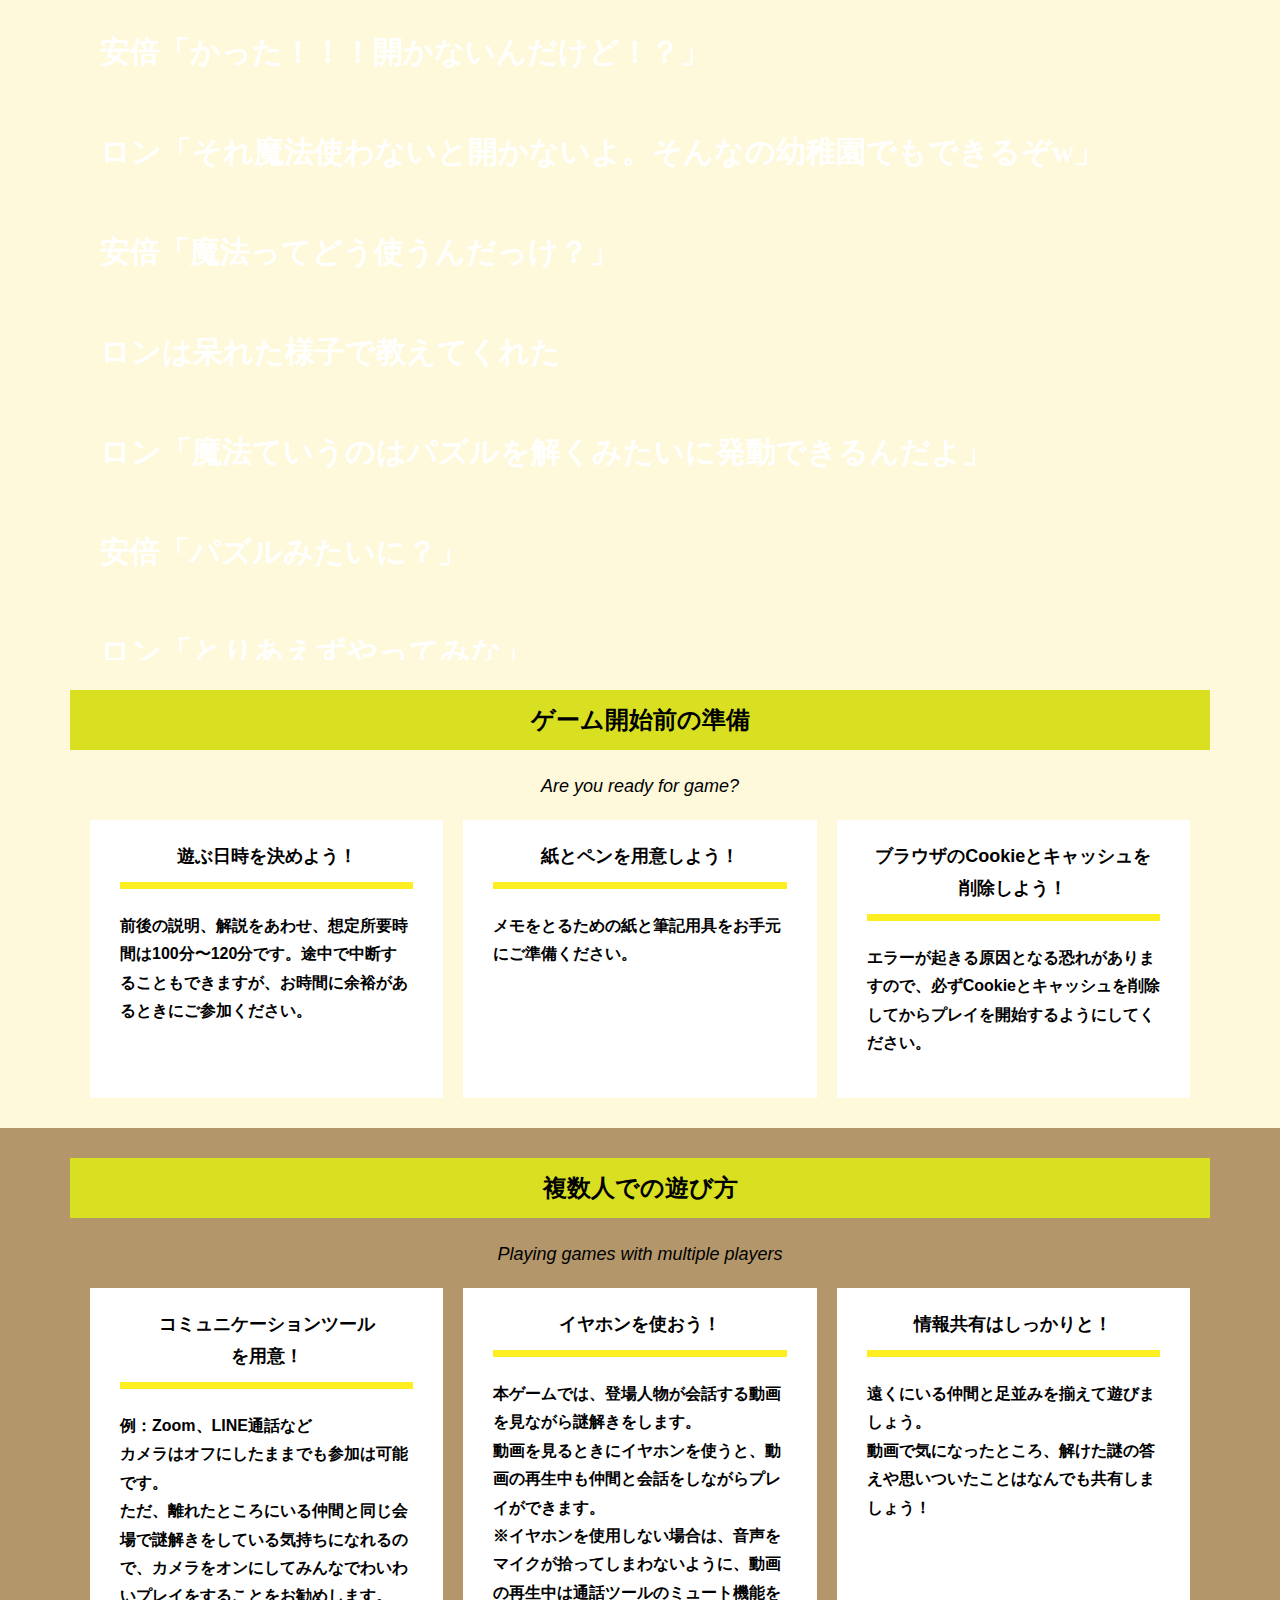
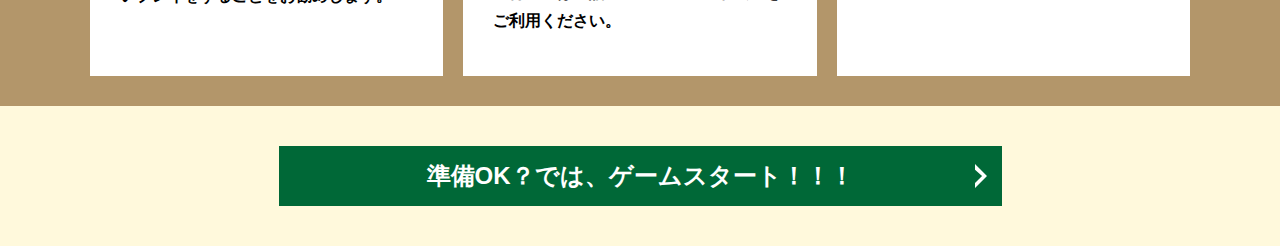
==== commit 5e4004e6: "Update index.html" ====
--- a/index.html
+++ b/index.html
@@ -17,7 +17,7 @@
   </svg>
   <header class="header">
     <div class="container">
-      <div class="header__logo"><img src="assets/images/logo.svg" alt="Project N"></div>
+      <div class="header__logo"><img src="assets/images/kyoto.png" alt="Project N"></div>
       <div class="header__name">N・S高生徒体験用サイト</div>
     </div>
   </header>
@@ -40,6 +40,9 @@
   <section class="sticky">
       <div id="textbox">
           <h1 id="subtitle">ストーリー</h1>
+          <video controls>    
+            <source src="/img/test.mp4"type="video/mp4">
+          </video>
           <p class="story">放課後、学校に残っていると急に光に包まれた。<br>
                             安倍「うわっ！なんだここ！！」<br>
                             安倍くんがパッとを目を開けると見たことない景色が広がっていた。<br>
@@ -144,4 +147,4 @@
   </footer>
   <script src="assets/js/index.js"></script>
 </body>
-</html>+</html>
--- a/assets/css/style.css
+++ b/assets/css/style.css
@@ -45,7 +45,7 @@
   left: 0;
   width: 100vw;
   height: 100vh;
-  background-image: url('/Users/okazakishingo/Documents/Web/プロN\ サイト/img/titleimg.png');
+  background-image: url('../images/titleimg.png');
   background-position: center;
   background-size: cover;
   background-repeat: no-repeat;
@@ -650,4 +650,4 @@
 #down {
   position: relative;
   top: 2900px;
-}+}
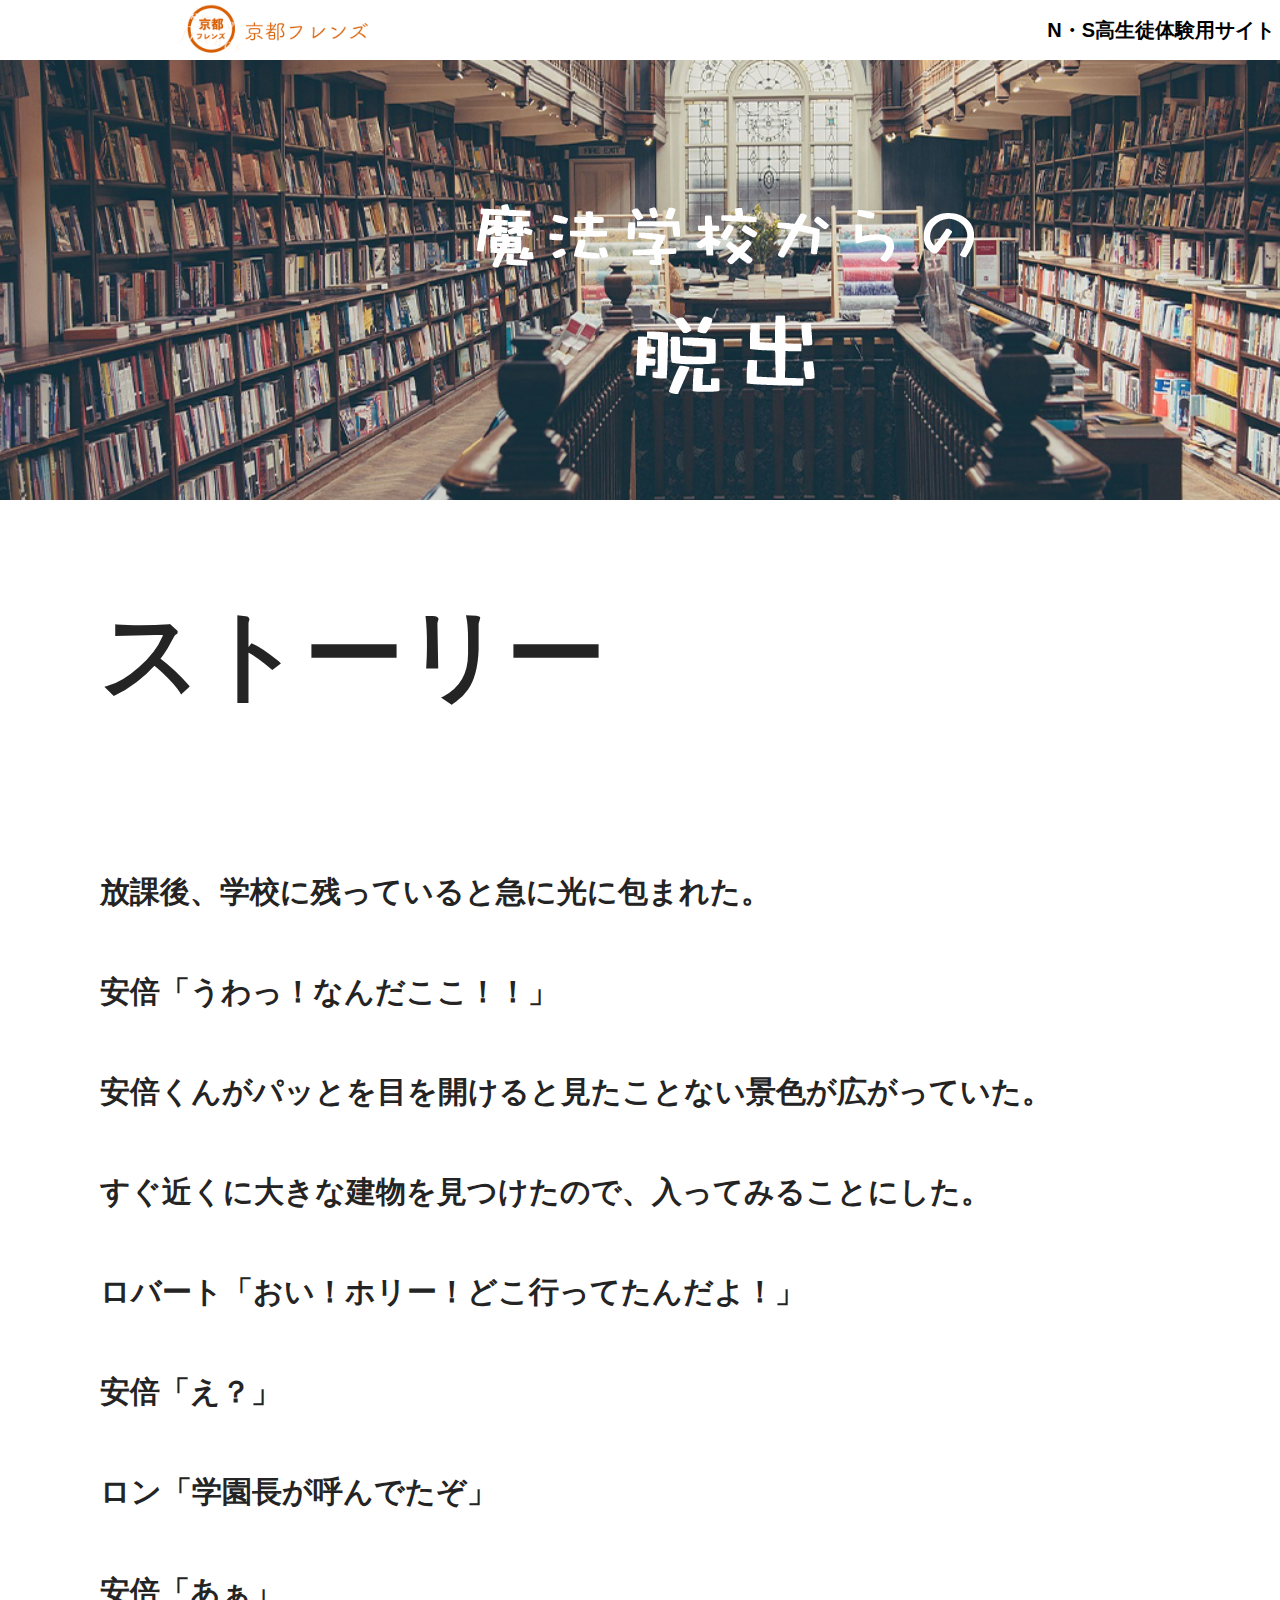
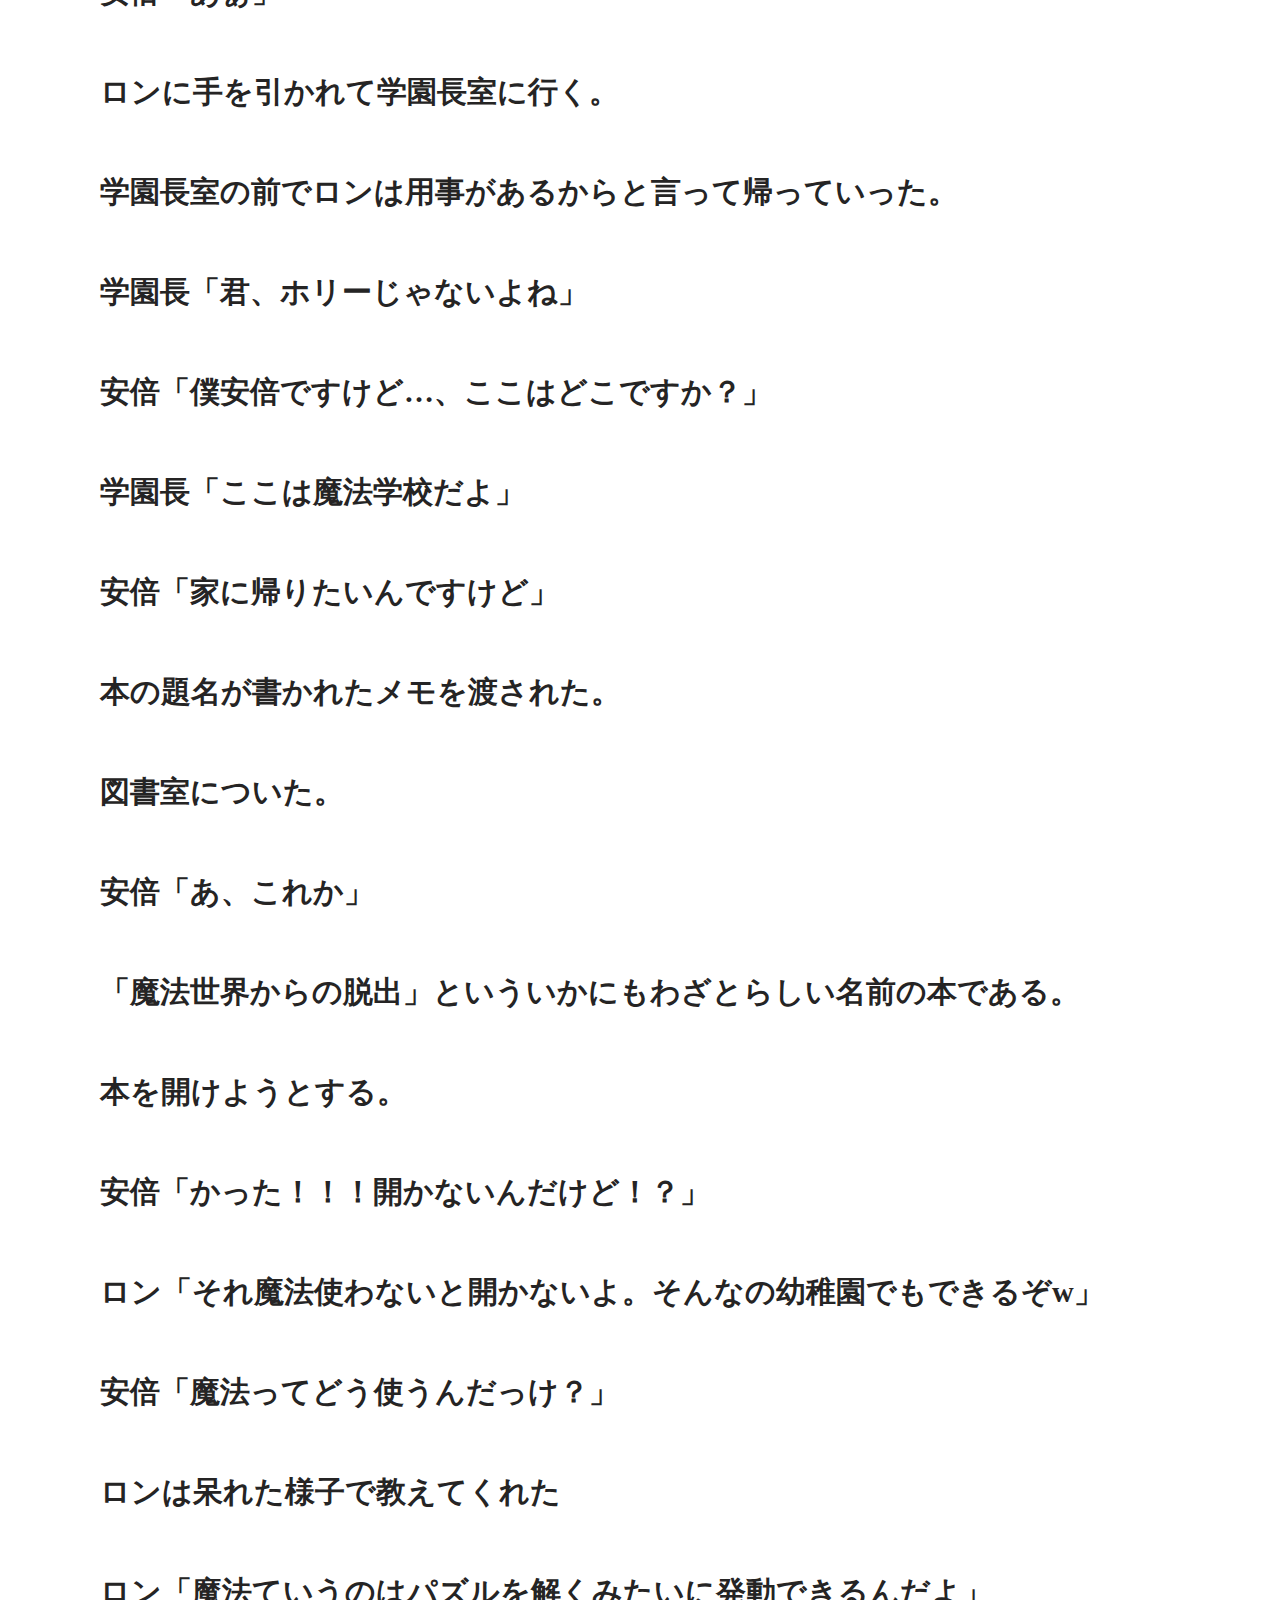
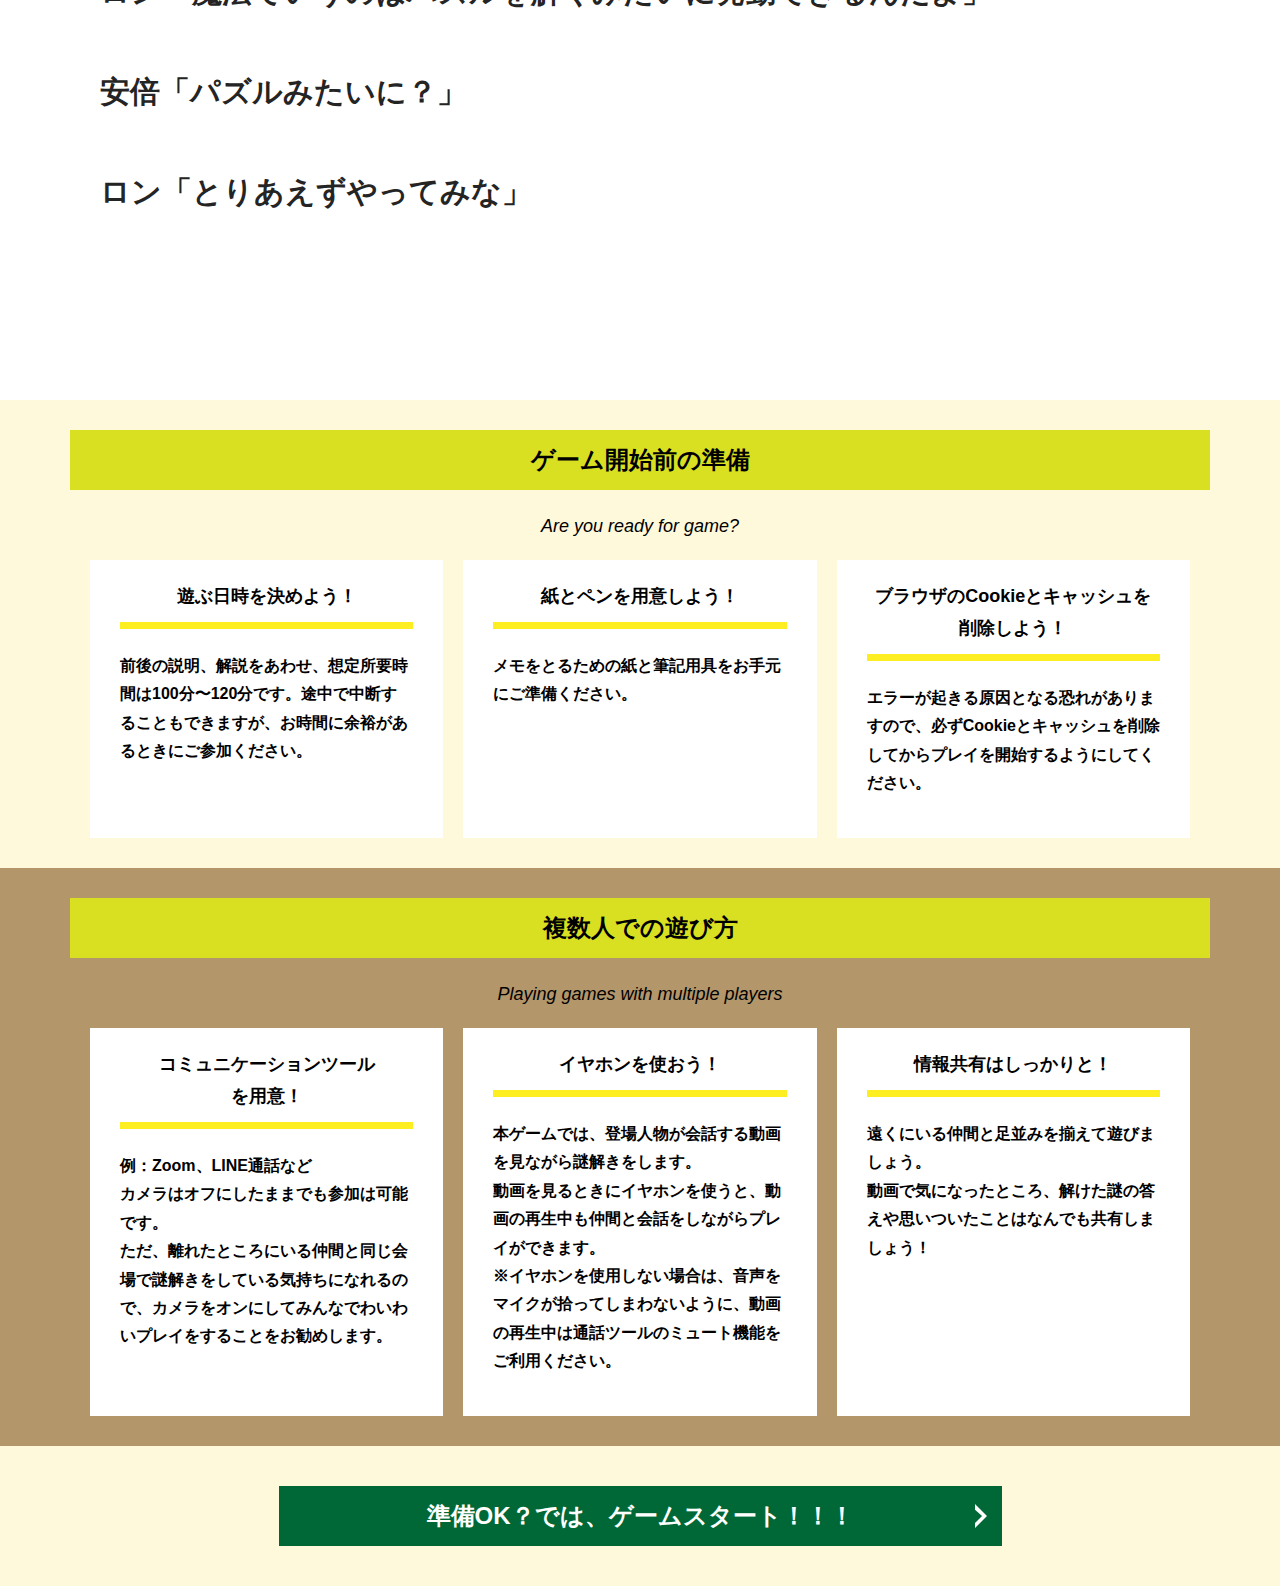
==== commit 5cfd6ed3: "Add files via upload" ====
--- a/index.html
+++ b/index.html
@@ -29,7 +29,7 @@
       </section>
 
       <section id="titlea">
-          <img src="img/titlemo.png" id="titlep">
+          <img src="assets/images/mozi.png" id="titlep">
       </section>
 
       <section>
@@ -40,9 +40,6 @@
   <section class="sticky">
       <div id="textbox">
           <h1 id="subtitle">ストーリー</h1>
-          <video controls>    
-            <source src="/img/test.mp4"type="video/mp4">
-          </video>
           <p class="story">放課後、学校に残っていると急に光に包まれた。<br>
                             安倍「うわっ！なんだここ！！」<br>
                             安倍くんがパッとを目を開けると見たことない景色が広がっていた。<br>
@@ -147,4 +144,4 @@
   </footer>
   <script src="assets/js/index.js"></script>
 </body>
-</html>
+</html>--- a/assets/css/style.css
+++ b/assets/css/style.css
@@ -35,17 +35,18 @@
 }
 
 #titlep {
-  width: 900px;
-  height: 1300px;
+  position: relative;
+  top: 270px;
+  left: 160px;
 }
 
 #titleimg {
   position: fixed;
-  top: 0;
-  left: 0;
-  width: 100vw;
-  height: 100vh;
-  background-image: url('../images/titleimg.png');
+  top: 60px;
+  left: 0px;
+  width: 1500px;
+  height: 450px;
+  background-image: url('../images/title.png');
   background-position: center;
   background-size: cover;
   background-repeat: no-repeat;
@@ -65,15 +66,16 @@
 
 #textbox {
   position: absolute;
-  top: 800px;
+  background-color: white;
+  top: 500px;
   width: 100vw;
-  height: 3000px;
+  height: 4000px;
 } 
 
 #subtitle {
   margin-left: 100px;
   position: relative;
-  color: white;
+  color: rgb(37, 36, 36);
   font-size: 100px;
   z-index: 400px;
   font-family: 凸版文久明朝;
@@ -82,7 +84,7 @@
 .story {
   position: absolute;
   left: 100px;
-  color: white;
+  color: rgb(37, 36, 36);
   font-size: 30px;
   z-index: 400px;
   font-family: 游教科書体 横用;
@@ -388,7 +390,7 @@
 }
 
 .section-title--keycolorlight {
-  background-color: #8cc63f;
+  background-color: #97a3b9;
 }
 
 .section-title--keycolorlight .section-title__stage {
@@ -469,7 +471,9 @@
 * header
 *****************/
 .header {
+  position: fixed;
   background-color: #fff;
+  width: 1450px;
   height: 60px;
   z-index: 10;
 }
@@ -488,8 +492,10 @@
 }
 
 .header__logo {
+  position: relative;
+  top: -10px;
   width: 200px;
-  height: 42.8px;
+  height: 40.8px;
 }
 
 .header__name {
@@ -649,5 +655,5 @@
 
 #down {
   position: relative;
-  top: 2900px;
-}
+  top: 2700px;
+}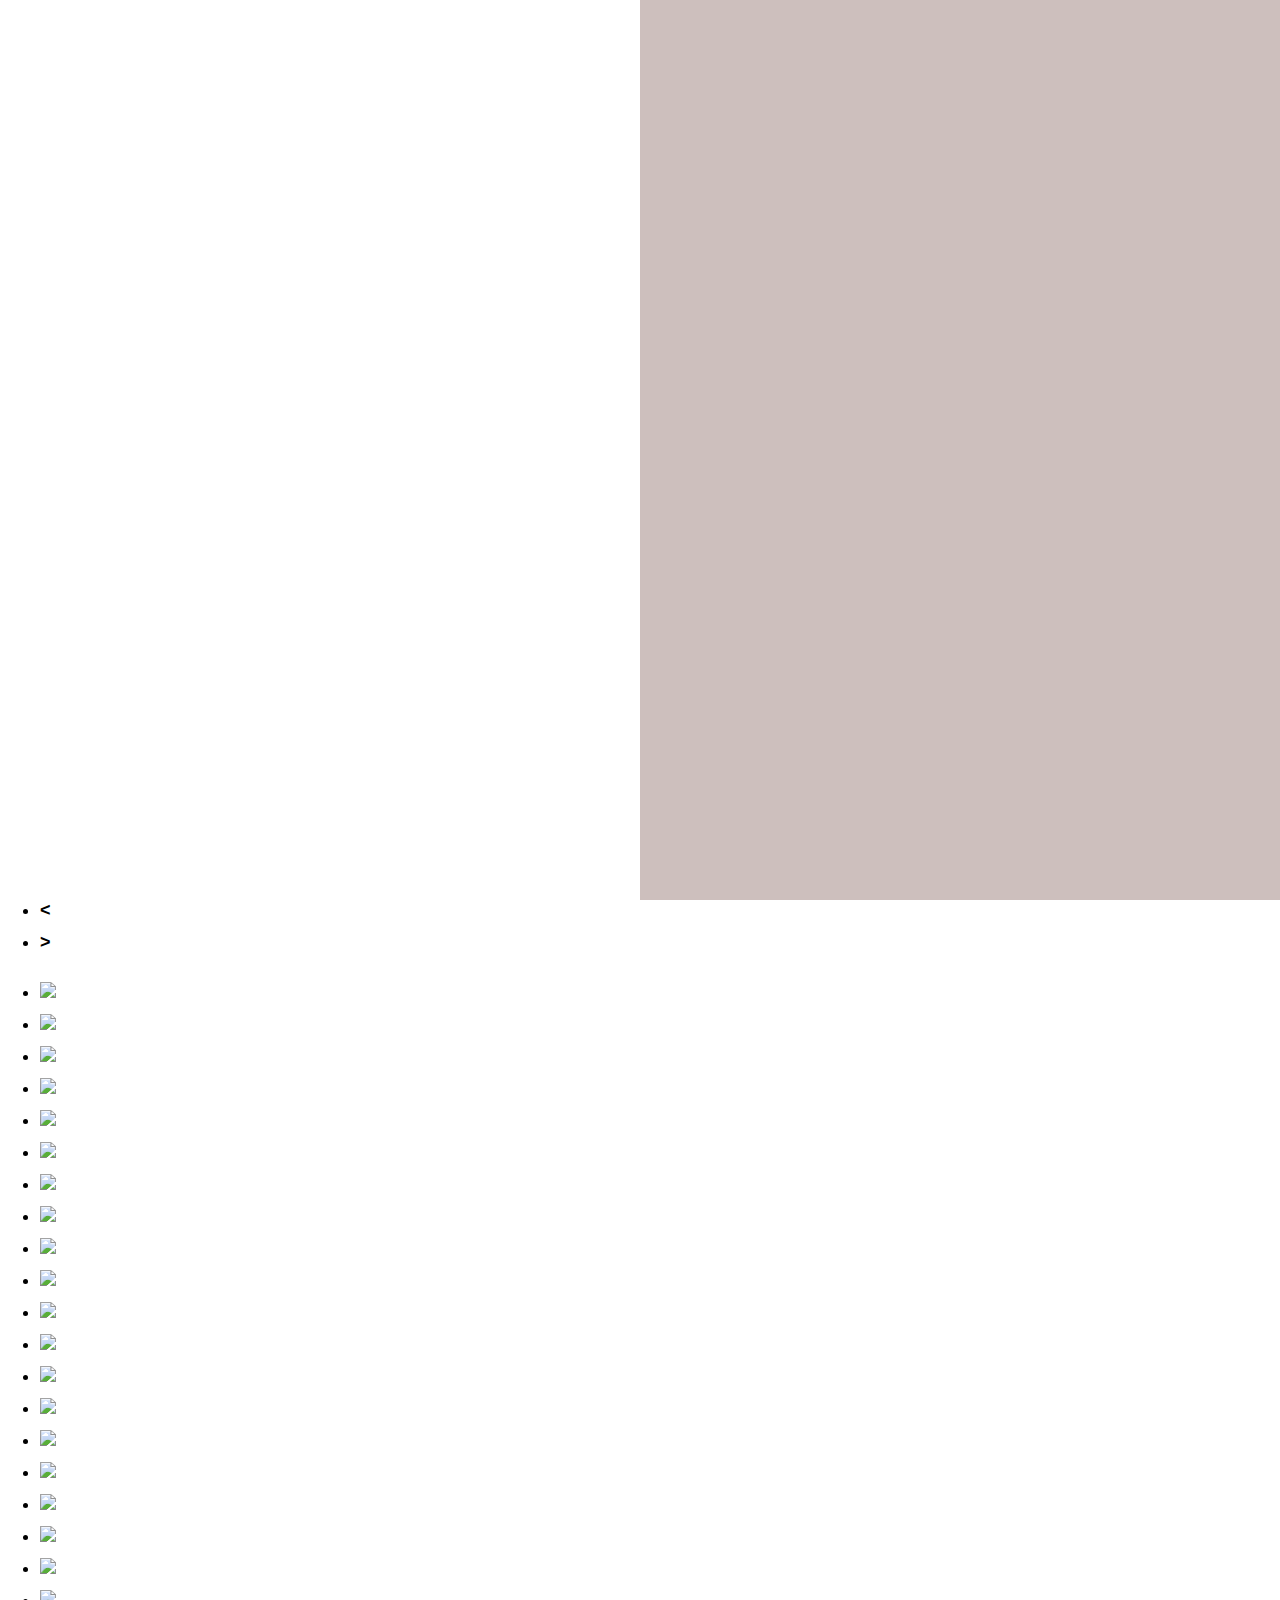
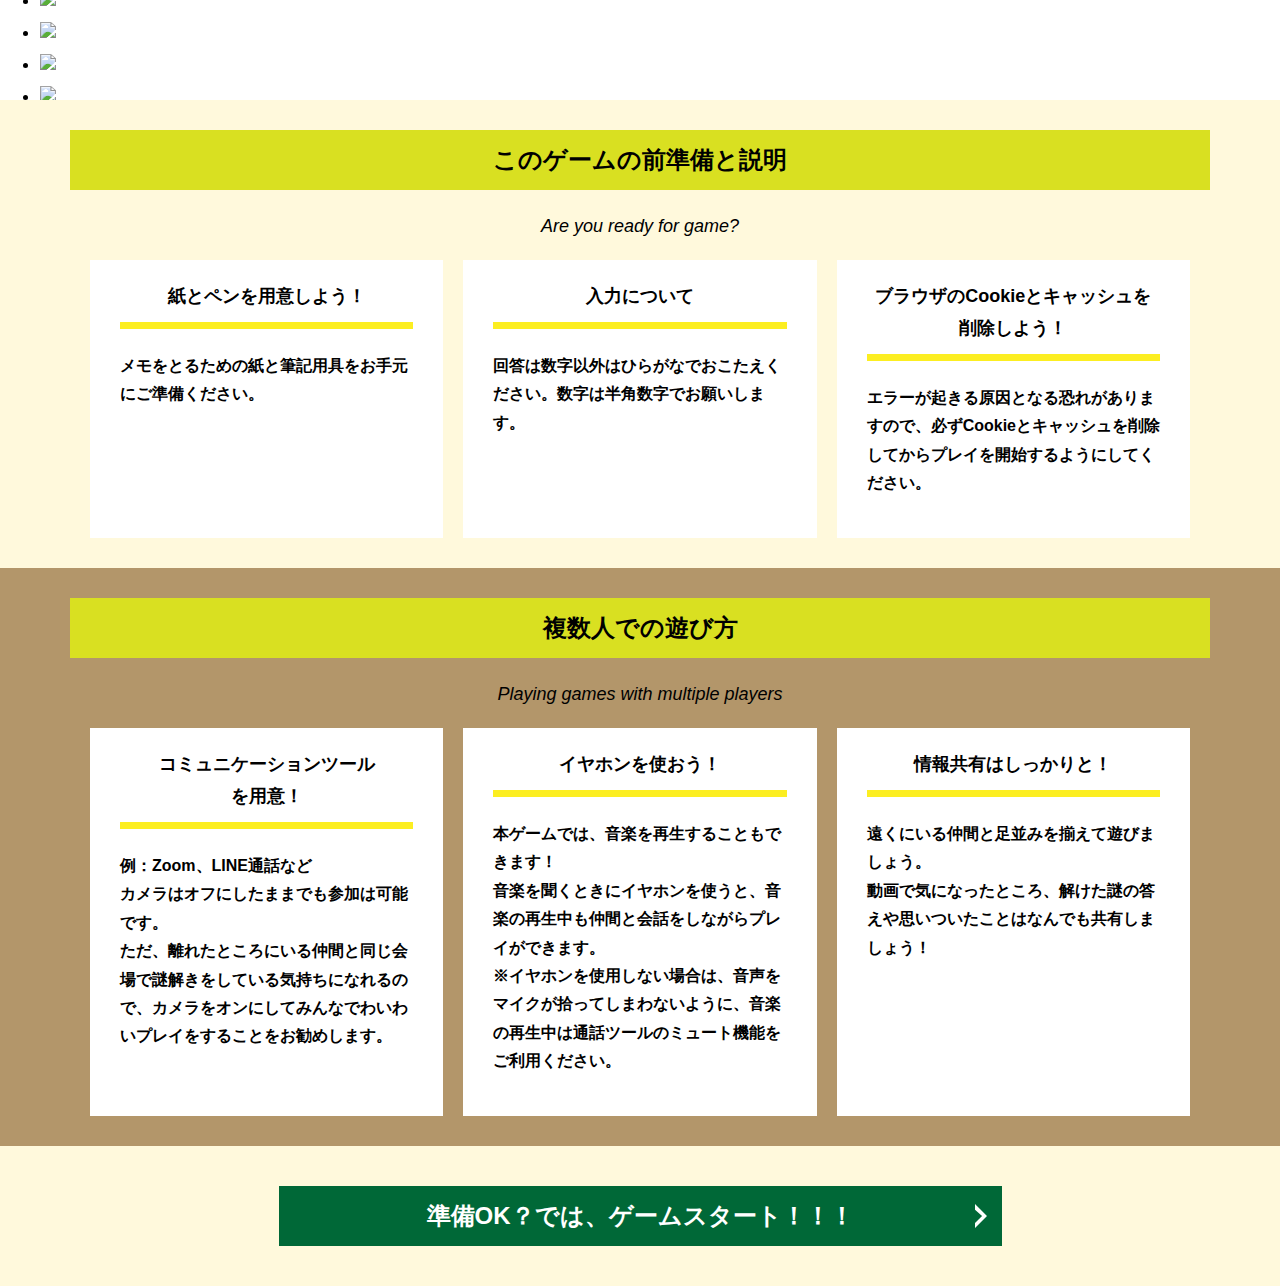
==== commit d518c55c: "Add files via upload" ====
--- a/index.html
+++ b/index.html
@@ -7,6 +7,7 @@
   <title>魔法世界からの脱出 │ Project N</title>
   <link rel="stylesheet" href="assets/css/normalize.css">
   <link rel="stylesheet" href="assets/css/style.css">
+  <link rel="stylesheet" href="assets/css/slide.css">
 </head>
 <body>
   <svg width="0" height="0" class="hidden">
@@ -21,6 +22,10 @@
       <div class="header__name">N・S高生徒体験用サイト</div>
     </div>
   </header>
+  <div id="white-ha">
+    <div id="start-mov"></div>
+    <img src="assets/images/kyoto.png" id="start-mov-mo">
+  </div>
   <main class="main index-page">
 
     <div>
@@ -40,7 +45,22 @@
   <section class="sticky">
       <div id="textbox">
           <h1 id="subtitle">ストーリー</h1>
-          <p class="story">放課後、学校に残っていると急に光に包まれた。<br>
+
+          <main id="asd">
+            <img id="main">
+    
+            <nav>
+                <ul>
+                    <li id="play">動く</li>
+                    <li id="prev">&lt;</li>
+                    <li id="next">&gt;</li>
+                </ul>
+            </nav>
+    
+            <ul class="thumbnails"></ul>
+        </main>
+
+          <!-- <p class="story">放課後、学校に残っていると急に光に包まれた。<br>
                             安倍「うわっ！なんだここ！！」<br>
                             安倍くんがパッとを目を開けると見たことない景色が広がっていた。<br>
                             すぐ近くに大きな建物を見つけたので、入ってみることにした。<br>
@@ -65,26 +85,26 @@
                             ロンは呆れた様子で教えてくれた<br>
                             ロン「魔法ていうのはパズルを解くみたいに発動できるんだよ」<br>
                             安倍「パズルみたいに？」<br>
-                            ロン「とりあえずやってみな」</p>
+                            ロン「とりあえずやってみな」</p> -->
       </div>
   </section>
 
   <section id="down">
     <section class="section bg-color--gray">
       <div class="container">
-        <h2 class="section-title">ゲーム開始前の準備</h2>
+        <h2 class="section-title">このゲームの前準備と説明</h2>
         <p class="font-eng text-center">Are you ready for game?</p>
         <div class="row">
           <div class="col-3">
             <div class="card">
-              <h3 class="card__title">遊ぶ日時を決めよう！</h3>
-              <p class="card__content">前後の説明、解説をあわせ、想定所要時間は100分〜120分です。途中で中断することもできますが、お時間に余裕があるときにご参加ください。</p>
+              <h3 class="card__title">紙とペンを用意しよう！</h3>
+              <p class="card__content">メモをとるための紙と筆記用具をお手元にご準備ください。</p>
             </div>
           </div>
           <div class="col-3">
             <div class="card">
-              <h3 class="card__title">紙とペンを用意しよう！</h3>
-              <p class="card__content">メモをとるための紙と筆記用具をお手元にご準備ください。</p>
+              <h3 class="card__title">入力について</h3>
+              <p class="card__content">回答は数字以外はひらがなでおこたえください。数字は半角数字でお願いします。</p>
             </div>
           </div>
           <div class="col-3">
@@ -112,9 +132,9 @@
           <div class="col-3">
             <div class="card">
               <h3 class="card__title">イヤホンを使おう！</h3>
-              <p class="card__content">本ゲームでは、登場人物が会話する動画を見ながら謎解きをします。<br>
-                動画を見るときにイヤホンを使うと、動画の再生中も仲間と会話をしながらプレイができます。<br>
-                ※イヤホンを使用しない場合は、音声をマイクが拾ってしまわないように、動画の再生中は通話ツールのミュート機能をご利用ください。</p>
+              <p class="card__content">本ゲームでは、音楽を再生することもできます！<br>
+                音楽を聞くときにイヤホンを使うと、音楽の再生中も仲間と会話をしながらプレイができます。<br>
+                ※イヤホンを使用しない場合は、音声をマイクが拾ってしまわないように、音楽の再生中は通話ツールのミュート機能をご利用ください。</p>
             </div>
           </div>
           <div class="col-3">
@@ -143,5 +163,6 @@
     </div>
   </footer>
   <script src="assets/js/index.js"></script>
+  <script src="assets/js/slide.js"></script>
 </body>
 </html>--- a/assets/css/style.css
+++ b/assets/css/style.css
@@ -18,6 +18,91 @@
   list-style: none;
   color: #000;
   margin: 0;
+  overflow-y: hidden;
+}
+
+#music1 {
+  position: relative;
+  right: 15%;
+}
+
+#music2 {
+  position: relative;
+  right: 5%;
+}
+
+#white-ha {
+  position: absolute;
+  width: 100vw;
+  height: 100vh;
+  background-color: white;
+  z-index: 50;
+}
+
+#start-mov {
+  position: absolute;
+  top: 0;
+  left: 50%;
+  background-color: rgb(205, 191, 189);
+  width: 100%;
+  height: 100%;
+}
+
+#start-mov-mo {
+  margin-top: 18%;
+  margin-right: 0%;
+  position: relative;
+  top: 0%;
+  left: 22%;
+  width: 55%;
+  height: 30%;
+  opacity: 0;
+  z-index: 60;
+}
+
+.ani-haikei {
+  animation: haikei 3s forwards;
+}
+
+.ani-start {
+  animation: staani 3s forwards;
+}
+
+.ani-start-mo {
+  animation: staani-mo 3s forwards;
+}
+
+@keyframes haikei {
+  70%{
+    opacity: 1;
+  }
+  100%{
+    opacity: 0;
+  }
+}
+
+@keyframes staani {
+  0%{
+    width: 1%;
+    transform: scaleY(0);
+  }
+  50%{
+    width: 1%;
+    transform: scaleY(1);
+  }
+  100% {
+    width: 1%;
+    transform: scaleX(110);
+  }
+}
+
+@keyframes staani-mo {
+  90%{
+    opacity: 0;
+  }
+  100% {
+    opacity: 1;
+  }
 }
 
 .sticky {
@@ -69,7 +154,7 @@
   background-color: white;
   top: 500px;
   width: 100vw;
-  height: 4000px;
+  height: 1400px;
 } 
 
 #subtitle {
@@ -97,8 +182,35 @@
   margin-left: 80px;
 }
 
+#mozi-on {
+  position: relative;
+  left: -130px;
+  font-family: 游教科書体 横用;
+  font-size: 30px;
+  color: rgb(65, 68, 70);
+}
+
+#posi-on {
+  position: relative;
+  top: 25px;
+  left: 40%;
+}
+
 img {
   width: 100%;
+}
+
+#back-img {
+  position: fixed;
+  top: 0px;
+  left: 0px;
+  width: 100vw;
+  height: 100vh;
+  background-image: url('../images/title.png');
+  background-position: center;
+  background-size: cover;
+  background-repeat: no-repeat;
+  z-index: -10;
 }
 
 figure {
@@ -143,7 +255,7 @@
   display: block;
   border: none;
   margin: 0 auto;
-  background-color: #006837;
+  background-color: #3f5fa3;
   color: #fff;
   width: 287px;
   height: 55px;
@@ -189,6 +301,11 @@
   z-index: 10;
 }
 
+#stage-p {
+  position: relative;
+  top: 300px;
+}
+
 @media screen and (max-width: 1100px) {
   .container {
     width: calc(100% - 40px);
@@ -295,7 +412,7 @@
   padding: 35px 30px;
 }
 
-.youtube {
+/* .youtube {
   position: relative;
   width: 100%;
   padding-top: 56.25%;
@@ -312,7 +429,7 @@
 .youtube__container {
   max-width: 800px;
   margin: 0 auto;
-}
+} */
 
 /*********************
 * Color
@@ -337,7 +454,7 @@
   font-size: 122px;
   line-height: 1.09016;
   font-weight: bold;
-  color: #39b54a;
+  color: #71dfc4;
   margin: 0;
 }
 
@@ -519,7 +636,7 @@
 * main
 ********************/
 .top-image {
-  background-image: url("../images/top-image.png");
+  background-image: url("../images/title.png");
   background-repeat: no-repeat;
   background-size: cover;
   background-position: center;
@@ -598,6 +715,7 @@
   background-color: #d9e021;
   padding: 30px 30px 60px;
   position: relative;
+  z-index: 10;
 }
 
 .clear-message__title {
@@ -655,5 +773,5 @@
 
 #down {
   position: relative;
-  top: 2700px;
+  top: 800px;
 }